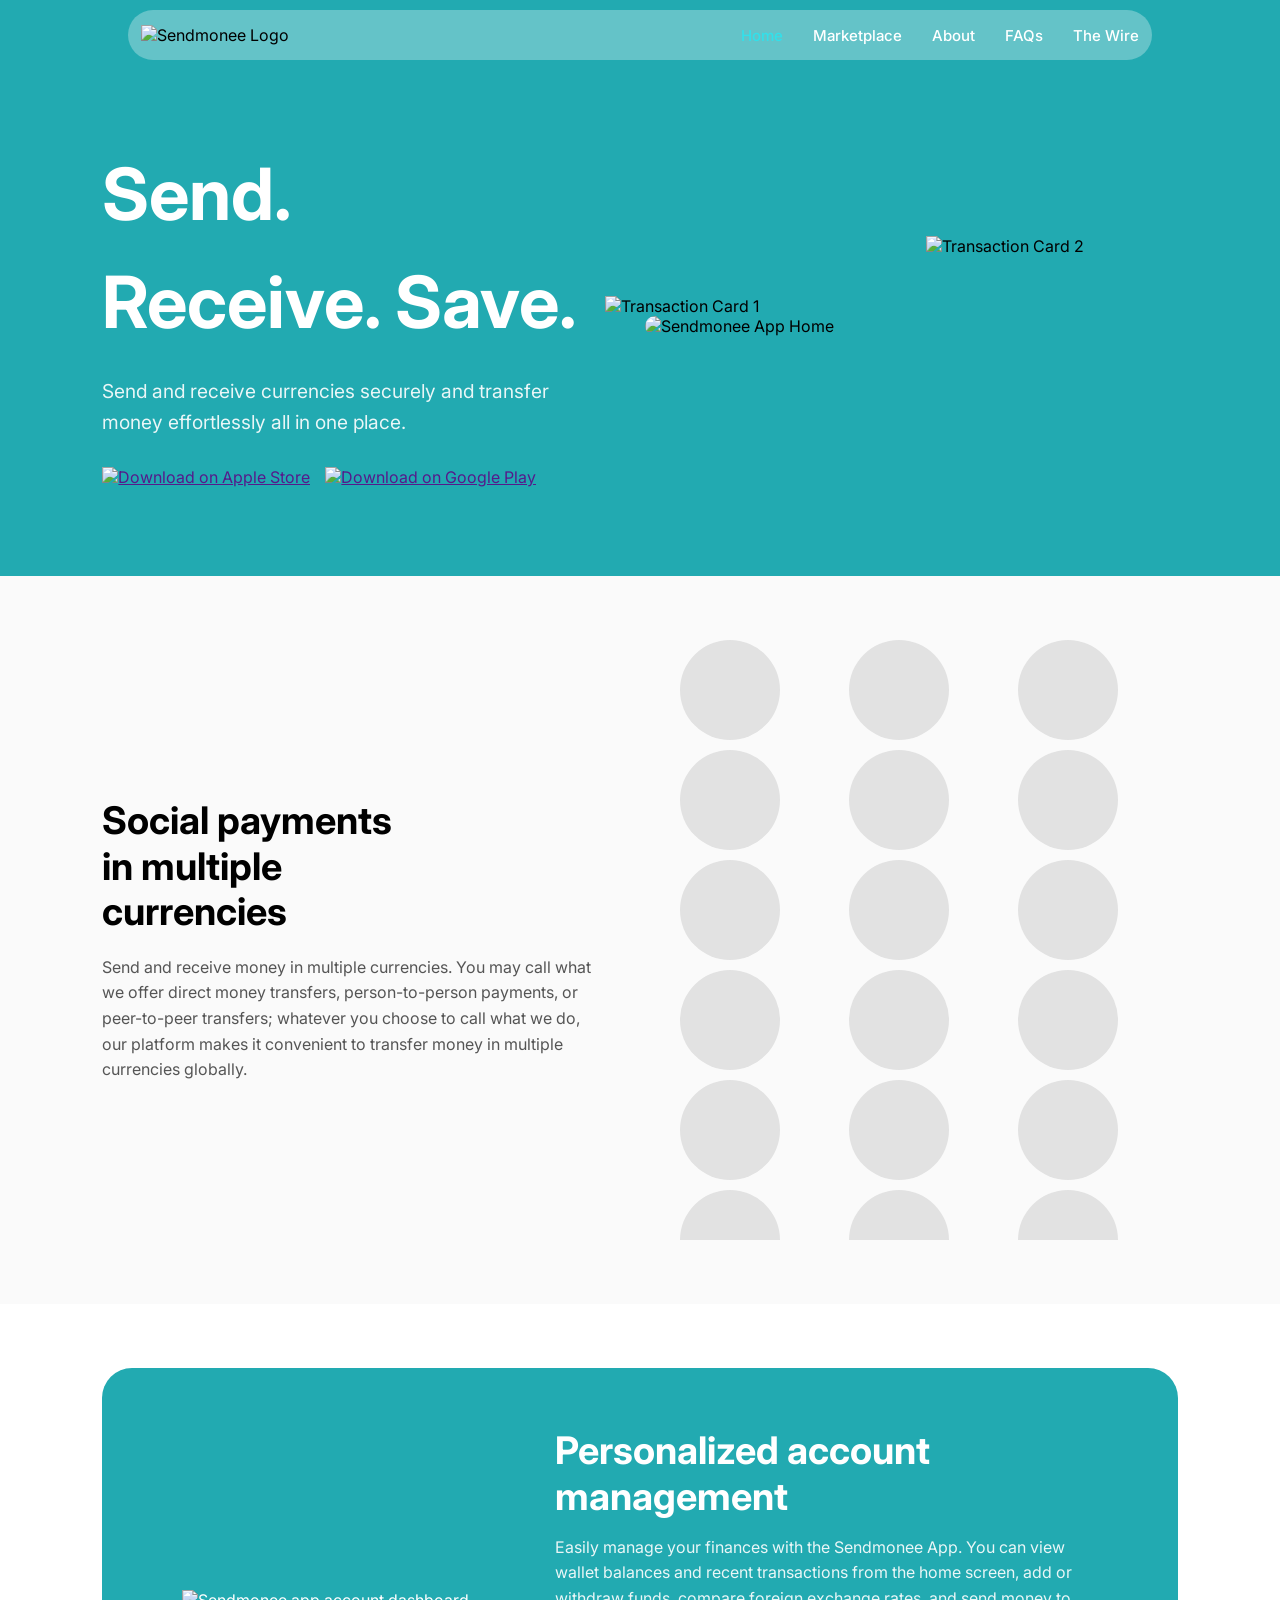
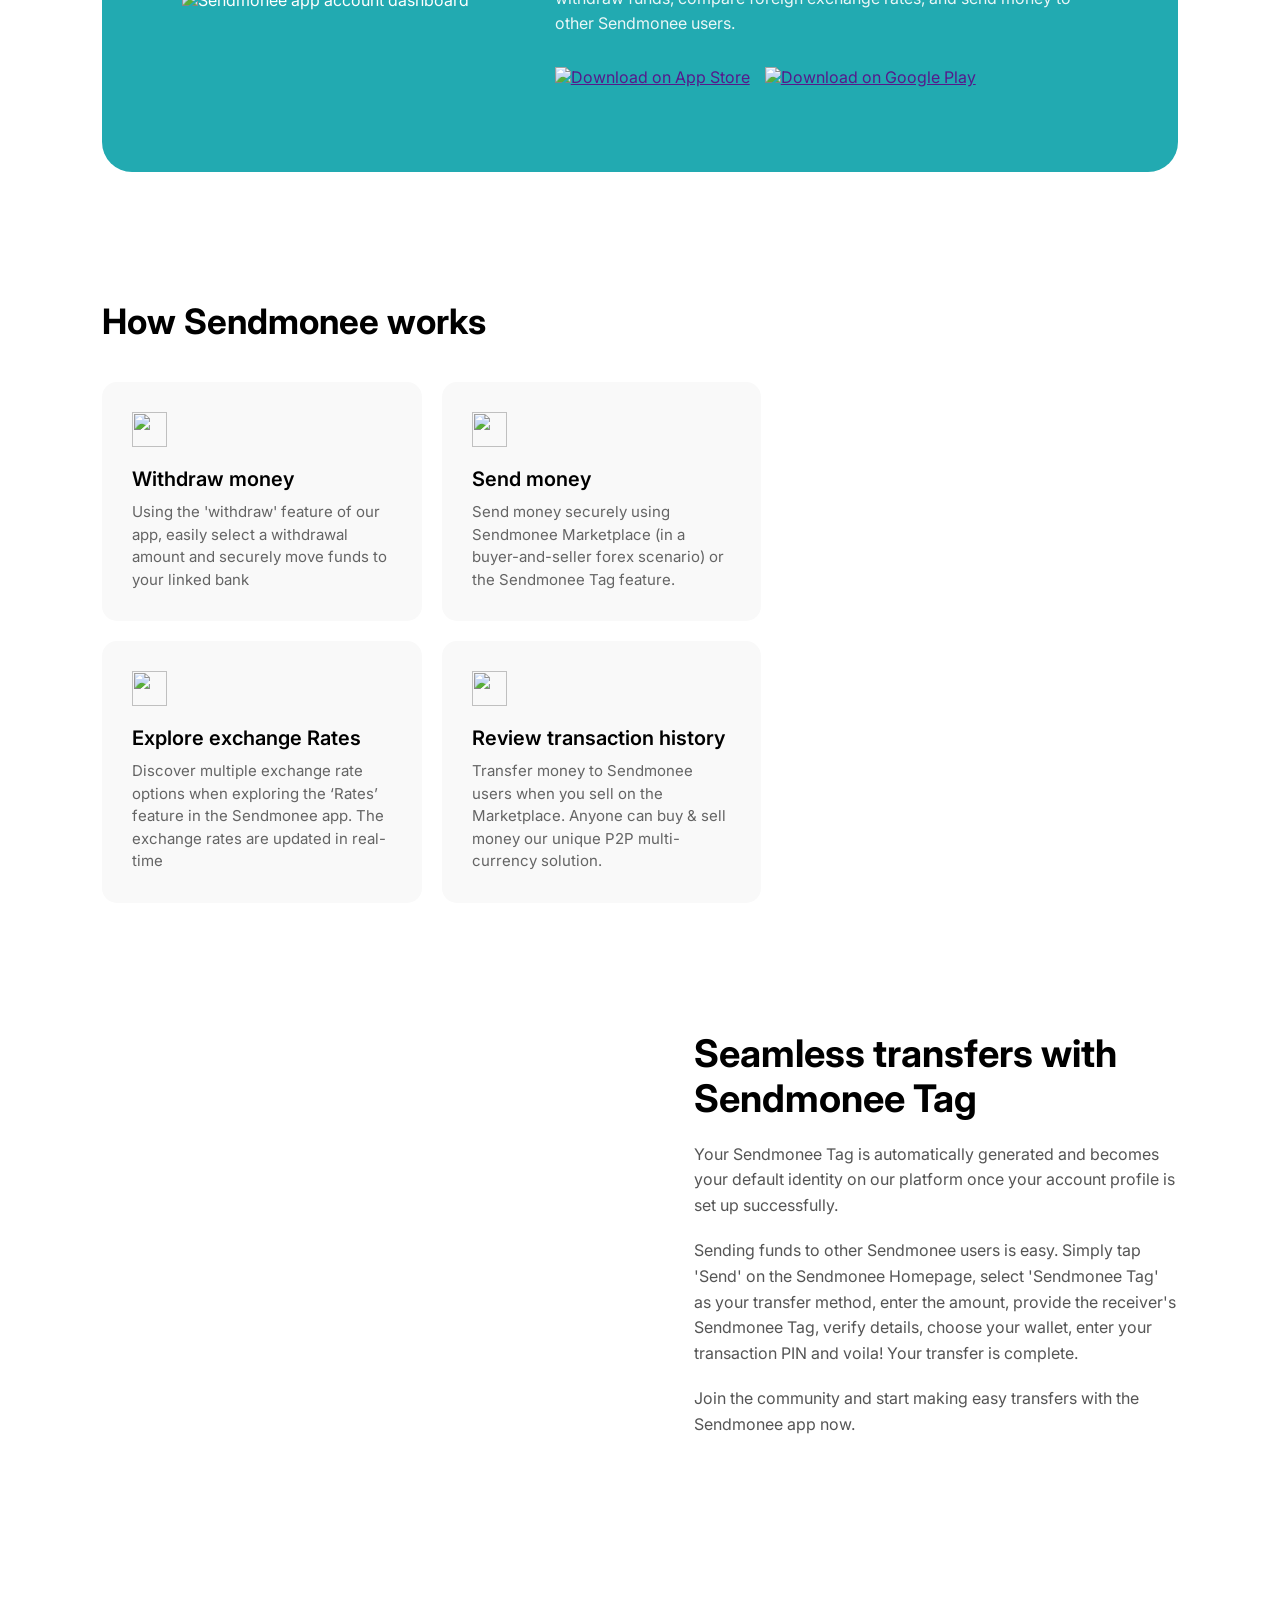
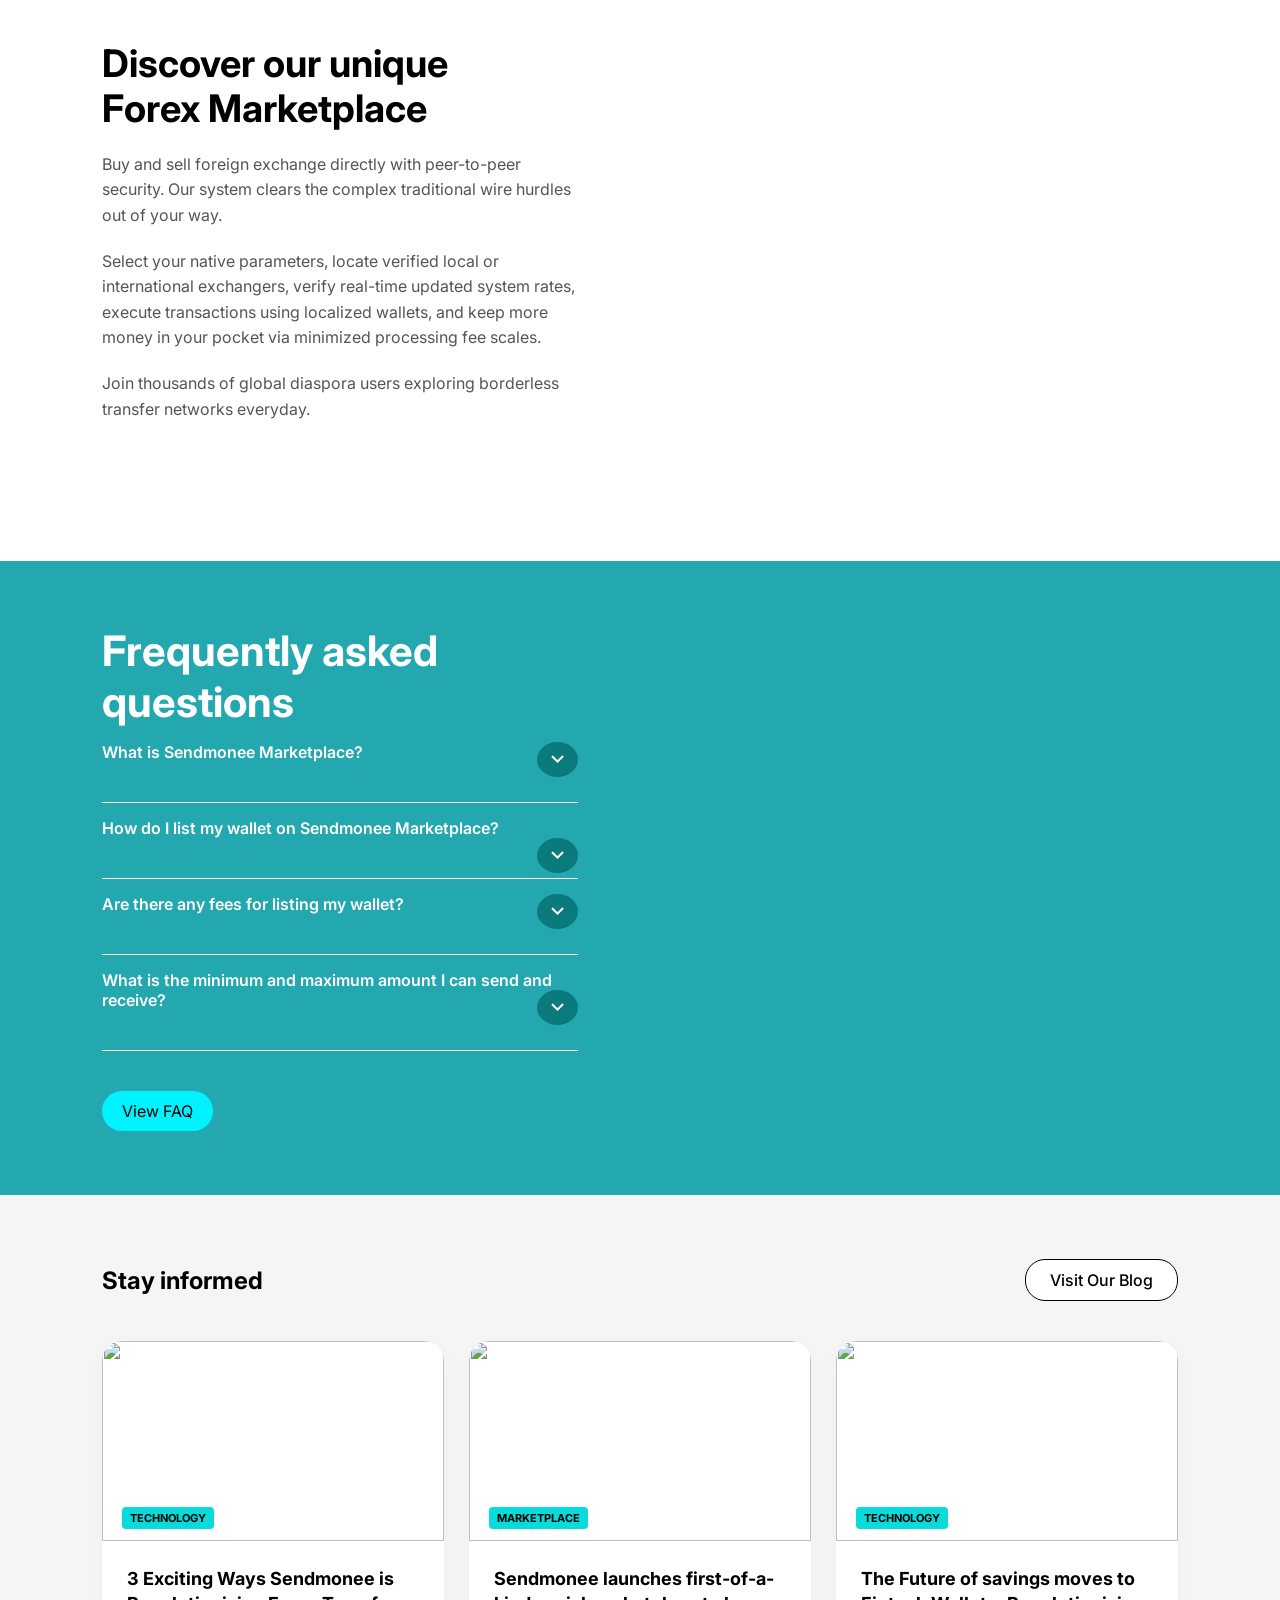
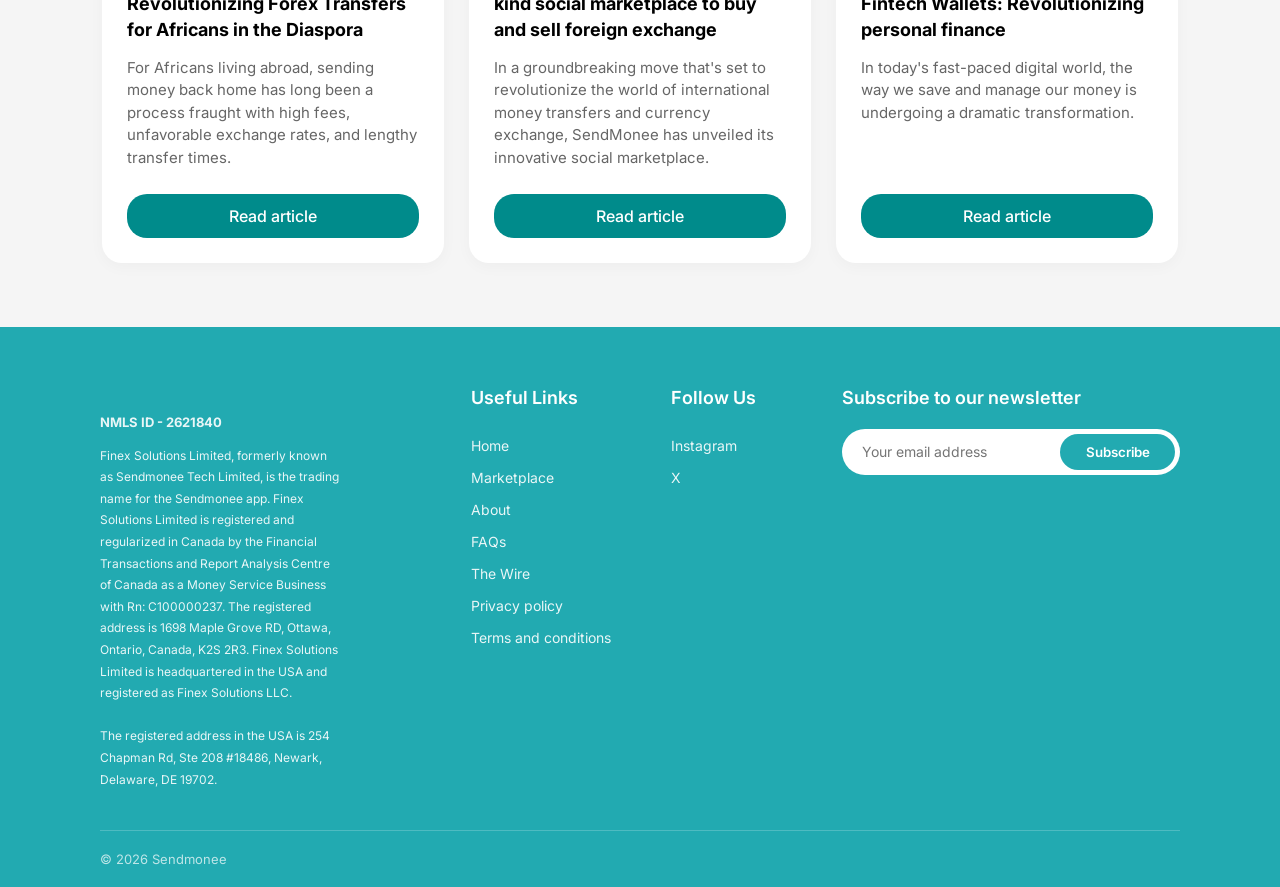
==== index.html @ 5e51dbc4 "Add files via upload" ====
<!DOCTYPE html>
<html lang="en">
<head>
    <meta charset="UTF-8">
    <meta name="viewport" content="width=device-width, initial-scale=1.0">
    <link rel="stylesheet" href="flag-icons-main/css/flag-icons.css">
    <link rel="stylesheet" href="style.css">
    <link rel="stylesheet" href="mobile.css">
    <link rel="preconnect" href="https://fonts.googleapis.com">
    <link rel="preconnect" href="https://fonts.gstatic.com" crossorigin>
    <link href="https://fonts.googleapis.com/css2?family=DM+Mono:ital,wght@0,300;0,400;0,500;1,300;1,400;1,500&family=Inter:ital,opsz,wght@0,14..32,100..900;1,14..32,100..900&family=Syne:wght@400..800&display=swap" rel="stylesheet">
    <link rel="stylesheet" href="https://fonts.googleapis.com/css2?family=Material+Symbols+Outlined:opsz,wght,FILL,GRAD@24,400,0,0&icon_names=keyboard_arrow_down" />

</head>
<body>


    <nav>
        <img src="images/Sendmonee Logo.webp" alt="Sendmonee Logo">
        <input type="checkbox" id="menu-toggle">
        <label for="menu-toggle" class="menu-icon">&#9776;</label>
        <div class="nav-right">
            <a href="index.html" class="nav-active">Home</a>
            <a href="marketplace.html">Marketplace</a>
            <a href="about.html">About</a>
            <a href="faq.html">FAQs</a>
            <a href="wire.html">The Wire</a>
        </div>
    </nav>

    <section class="hero">
        <div class="hero-left">
            <h1>Send. <br>Receive. Save.</h1>
            <p>Send and receive currencies securely and transfer money effortlessly all in one place.</p>
            <div class="app-download-links">
                <a href=""><img src="images/apple_Store.avif" alt="Download on Apple Store"></a>
                <a href=""><img src="images/Google Play.avif" alt="Download on Google Play"></a>
            </div>
        </div>

        <div class="hero-right">
            <img src="images/Home hero image.avif" alt="Sendmonee App Home" class="hero-img">
            <img src="images/Home-hero card 1.avif" alt="Transaction Card 1" class="hero-card1">
            <img src="images/Home-hero card 2.avif" alt="Transaction Card 2" class="hero-card2">
        </div>
    </section>

    <section class="hype">
        <div>
            <h3>Social payments <br>in multiple <br>currencies</h3>
            <p>Send and receive money in multiple currencies. You may call what we offer direct money transfers, person-to-person payments, or peer-to-peer transfers; whatever you choose to call what we do, our platform makes it convenient to transfer money in multiple currencies globally.</p>
        </div>
        <div class="flag-con">
            <div class="flag">
                <div><span class="fi fi-ng"></span></div>
                <div><span class="fi fi-us"></span></div>
                <div><span class="fi fi-gh"></span></div>
                <div><span class="fi fi-lb"></span></div>
                <div><span class="fi fi-tg"></span></div>
                <div><span class="fi fi-tk"></span></div>
                <div><span class="fi fi-cm"></span></div>
                <div><span class="fi fi-ca"></span></div>
                <div><span class="fi fi-cw"></span></div>
                <div><span class="fi fi-dk"></span></div>
                <div><span class="fi fi-fr"></span></div>
                <div><span class="fi fi-de"></span></div>
                <div><span class="fi fi-gg"></span></div>
                <div><span class="fi fi-hk"></span></div>
                <div><span class="fi fi-jm"></span></div>
            </div>
            <div class="flag flagi">
                <div><span class="fi fi-la"></span></div>
                <div><span class="fi fi-kg"></span></div>
                <div><span class="fi fi-ly"></span></div>
                <div><span class="fi fi-lb"></span></div>
                <div><span class="fi fi-mo"></span></div>
                <div><span class="fi fi-li"></span></div>
                <div><span class="fi fi-mw"></span></div>
                <div><span class="fi fi-mo"></span></div>
                <div><span class="fi fi-mr"></span></div>
                <div><span class="fi fi-mz"></span></div>
                <div><span class="fi fi-nz"></span></div>
                <div><span class="fi fi-un"></span></div>
                <div><span class="fi fi-pc"></span></div>
                <div><span class="fi fi-eu"></span></div>
                <div><span class="fi fi-ic"></span></div>
            </div>
            <div class="flag ">
                <div><span class="fi fi-vi"></span></div>
                <div><span class="fi fi-wf"></span></div>
                <div><span class="fi fi-vn"></span></div>
                <div><span class="fi fi-gb"></span></div>
                <div><span class="fi fi-uz"></span></div>
                <div><span class="fi fi-ug"></span></div>
                <div><span class="fi fi-tv"></span></div>
                <div><span class="fi fi-tm"></span></div>
                <div><span class="fi fi-tz"></span></div>
                <div><span class="fi fi-tl"></span></div>
                <div><span class="fi fi-sr"></span></div>
                <div><span class="fi fi-kr"></span></div>
                <div><span class="fi fi-sk"></span></div>
                <div><span class="fi fi-rs"></span></div>
                <div><span class="fi fi-sn"></span></div>
            </div>
        </div>
    </section>

    <section class="ejo">
        <div class="ejo-container">
            <img src="images/Phone Screen - 2.webp" alt="Sendmonee app account dashboard">
            <div class="ejo-content">
                <h3>Personalized account <br>management</h3>
                <p>Easily manage your finances with the Sendmonee App. You can view wallet balances and recent transactions from the home screen, add or withdraw funds, compare foreign exchange rates, and send money to other Sendmonee users.</p>
                <div class="app-download-links">
                    <a href=""><img src="images/apple_Store.avif" alt="Download on App Store"></a>
                    <a href=""><img src="images/Google Play.avif" alt="Download on Google Play"></a>
                </div>
            </div>
        </div>
    </section>

    <section class="how">
        <h2>How Sendmonee works</h2>
        <div class="how-grid">
            <div class="how-left">
                <div class="how-card">
                    <img src="images/Withdraw Money.webp" alt="">
                    <span>Withdraw money</span>
                    <p>Using the 'withdraw' feature of our app, easily select a withdrawal amount and securely move funds to your linked bank</p>
                </div>
                <div class="how-card">
                    <img src="images/Withdraw Money.webp" alt="">
                    <span>Send money</span>
                    <p>Send money securely using Sendmonee Marketplace (in a buyer-and-seller forex scenario) or the Sendmonee Tag feature.</p>
                </div>
                <div class="how-card">
                    <img src="images/Explore Exchange Rate.webp" alt="">
                    <span>Explore exchange Rates</span>
                    <p>Discover multiple exchange rate options when exploring the ‘Rates’ feature in the Sendmonee app. The exchange rates are updated in real-time</p>
                </div>
                <div class="how-card">
                    <img src="images/Review Transaction History.webp" alt="">
                    <span>Review transaction history</span>
                    <p>Transfer money to Sendmonee users when you sell on the Marketplace. Anyone can buy & sell money our unique P2P multi-currency solution.</p>
                </div>
            </div>
            <div class="how-right">
                <img src="images/How Sendmonee Works - 1.webp" alt="">
            </div>
        </div>
    </section>

    <section class="seam-ex">
        <div class="seam-media">
            <img src="images/Semless Transfer Image.avif" alt="" class="seam-main-img">
            <img src="images/Seamless card - 1.avif" alt="" class="seam-card1">
            <img src="images/Seamless card - 2.avif" alt="" class="seam-card2">
        </div>
        <div class="seam-ex-right">
            <h2>Seamless transfers with <br>Sendmonee Tag</h2>
            <p>Your Sendmonee Tag is automatically generated and becomes your default identity on our platform once your account profile is set up successfully.</p>
            <p>Sending funds to other Sendmonee users is easy. Simply tap 'Send' on the Sendmonee Homepage, select 'Sendmonee Tag' as your transfer method, enter the amount, provide the receiver's Sendmonee Tag, verify details, choose your wallet, enter your transaction PIN and voila! Your transfer is complete.</p>
            <p>Join the community and start making easy transfers with the Sendmonee app now.</p>
            <div class="app-download-links">
                <a href=""><img src="images/Apple Store - 2.avif" alt=""></a>
                <a href=""><img src="images/Google Play - 2.avif" alt=""></a>
            </div>
        </div>
    </section>

    <section class="seam-ex">
        <div class="seam-ex-right">
            <h2>Discover our unique <br>Forex Marketplace</h2>
            <p>Buy and sell foreign exchange directly with peer-to-peer security. Our system clears the complex traditional wire hurdles out of your way.</p>
            <p>Select your native parameters, locate verified local or international exchangers, verify real-time updated system rates, execute transactions using localized wallets, and keep more money in your pocket via minimized processing fee scales.</p>
            <p>Join thousands of global diaspora users exploring borderless transfer networks everyday.</p>
            <div class="app-download-links">
                <a href=""><img src="images/Apple Store - 2.avif" alt=""></a>
                <a href=""><img src="images/Google Play - 2.avif" alt=""></a>
            </div>
        </div>
        <div class="seam-media target">
            <img src="images/Market Image.avif" alt="" class="seam-main-img">
            <img src="images/Marketplace card 1.avif" alt="" class="seam-card1">
            <img src="images/Marketplace card 2.avif" alt="" class="seam-card2">
        </div>
    </section>

    <section class="faq">
        <div class="faq-left">
            <h2>Frequently asked questions</h2>
            <div>
                <div>
                    <span>What is Sendmonee Marketplace?</span>
                    <button class="material-symbols-outlined">keyboard_arrow_down</button>
                    <p>Sendmonee Marketplace is a person to person platform for direct buying and selling of foreign currency, eliminating intermediaries for better rates and increased control over international transactions.</p>
                </div>
                <div>
                    <span>How do I list my wallet on Sendmonee Marketplace?</span>
                    <button class="material-symbols-outlined">keyboard_arrow_down</button>
                    <p>To list your wallet; On the Home Screen, select the "List Wallet" button, select the currency, set the minimum and maximum amounts that can be bought, choose the currency you want to receive, and enter your exchange rate.</p>
                </div>
                <div>
                    <span>Are there any fees for listing my wallet?</span>
                    <button class="material-symbols-outlined">keyboard_arrow_down</button>
                    <p>No, there are zero listing fees on Sendmonee Marketplace. You can maximize your profits without any upfront costs.</p>
                </div>
                <div>
                    <span>What is the minimum and maximum amount I can send and receive?</span>
                    <button class="material-symbols-outlined">keyboard_arrow_down</button>
                    <p>There’s no minimum limit for transfers—you can send or receive any amount. The maximum transfer limit depends on your account’s currency and can be viewed under Account limits in the Account & Security section of your profile tab.</p>
                </div>
            </div>
            <button>View FAQ</button>
        </div>
        <iframe width="500" height="500" src="https://www.youtube.com/embed/2Ay0IJLHsMU?si=LQnMBFZ1ESsxf5Bk" title="YouTube video player" frameborder="0" allow="accelerometer; encrypted-media; gyroscope; picture-in-picture; " referrerpolicy="strict-origin-when-cross-origin"></iframe>
    </section>

    <section class="info">
        <div class="info-header">
            <h2>Stay informed</h2>
            <a href="" class="blog-btn">Visit Our Blog</a>
        </div>
        <div class="container">
            <article class="blog-card">
                <div class="card-thumb">
                    <img src="images/Exciting Ways SendMonee is Revolutionizing Forex.webp" alt="">
                    <span>TECHNOLOGY</span>
                </div>
                <div class="card-body">
                    <h3>3 Exciting Ways Sendmonee is Revolutionizing Forex Transfers for Africans in the Diaspora</h3>
                    <p>For Africans living abroad, sending money back home has long been a process fraught with high fees, unfavorable exchange rates, and lengthy transfer times.</p>
                    <a href="" class="read-btn">Read article</a>
                </div>
            </article>
            <article class="blog-card">
                <div class="card-thumb">
                    <img src="images/Sendmonee Launches First-of-A-Kind Social Marketplace.webp" alt="">
                    <span>MARKETPLACE</span>
                </div>
                <div class="card-body">
                    <h3>Sendmonee launches first-of-a-kind social marketplace to buy and sell foreign exchange</h3>
                    <p>In a groundbreaking move that's set to revolutionize the world of international money transfers and currency exchange, SendMonee has unveiled its innovative social marketplace.</p>
                    <a href="" class="read-btn">Read article</a>
                </div>
            </article>
            <article class="blog-card">
                <div class="card-thumb">
                    <img src="images/The Future of Savings Moves to Fintech Wallets.webp" alt="">
                    <span>TECHNOLOGY</span>
                </div>
                <div class="card-body">
                    <h3>The Future of savings moves to Fintech Wallets: Revolutionizing personal finance</h3>
                    <p>In today's fast-paced digital world, the way we save and manage our money is undergoing a dramatic transformation.</p>
                    <a href="" class="read-btn">Read article</a>
                </div>
            </article>
        </div>
    </section>

    <footer>
        <div class="fo-top">
            <div class="footer-brand">
                <img src="images/Sendmonee Logo.webp" alt="">
                <p><strong>NMLS ID - 2621840</strong>Finex Solutions Limited, formerly known as Sendmonee Tech Limited, is the trading name for the Sendmonee app. Finex Solutions Limited is registered and regularized in Canada by the Financial Transactions and Report Analysis Centre of Canada as a Money Service Business with Rn: C100000237. The registered address is 1698 Maple Grove RD, Ottawa, Ontario, Canada, K2S 2R3. Finex Solutions Limited is headquartered in the USA and registered as Finex Solutions LLC. <br><br>The registered address in the USA is 254 Chapman Rd, Ste 208 #18486, Newark, Delaware, DE 19702.</p>
            </div>
            <div class="link-hold">
                <div>
                    <h3>Useful Links</h3>
                    <ul>
                        <li><a href="index.html">Home</a></li>
                        <li><a href="marketplace.html">Marketplace</a></li>
                        <li><a href="about.html">About</a></li>
                        <li><a href="faq.html">FAQs</a></li>
                        <li><a href="wire.html">The Wire</a></li>
                        <li><a href="policy.html">Privacy policy</a></li>
                        <li><a href="terms.html">Terms and conditions</a></li>
                    </ul>
                </div>
                <div>
                    <h3>Follow Us</h3>
                    <ul>
                        <li><a href="">Instagram</a></li>
                        <li><a href="">X</a></li>
                    </ul> 
                </div>
            </div>
            <div class="footer-newsletter">
                <h3>Subscribe to our newsletter</h3>
                <div class="sub-news">
                    <input type="email" placeholder="Your email address">
                    <button type="submit">Subscribe</button>
                </div>
            </div>
        </div>
        <hr>
        <p class="copyright">© 2026 Sendmonee</p>
    </footer>
</body>
</html>
---- style.css ----
* {
    box-sizing: border-box;
    font-family: 'Inter', sans-serif;
    margin: 0;
    padding: 0;
}

section {
    padding: 5% 8%; 
}

body{
    position: relative;
}

nav {
    display: flex;
    padding: 15px 1%;
    justify-content: space-between;
    align-items: center;
    position: absolute;
    background-color: #64c3c8;
    width: 80%;
    top: 10px;
    right: 10%;
    left: 10%;
    z-index: 100;
    border-radius: 40px;
}


.menu-icon {
    display: none;
    font-size: 24px;
    cursor: pointer;
    color: black;
    background-color: white;
}

#menu-toggle{
    display: none;
}

nav img {
    width: 150px;
}

.nav-right {
    display: flex;
    gap: 30px;
    align-items: center;
}

.nav-right > a {
    text-decoration: none;
    color: white;
    font-size: 15px;
    font-weight: 500;
}



.nav-active {
    color: rgb(49, 225, 235) !important;
}

.hero {
    display: flex;
    align-items: center;
    padding-top: 140px;
    gap: 60px;
    background-color: rgba(34, 170, 177, 1);
}

.hero-left {
    flex: 1 1 50%;
    color: white;
}

h1 {
    font-size: 4.5em;
    line-height: 1.5em;
    margin-bottom: 20px;
    font-family: 'Inter', sans-serif;
}

.hero-left p {
    font-size: 1.2em;
    line-height: 1.6;
    margin-bottom: 30px;
    opacity: 0.9;
}

.app-download-links {
    display: flex;
    gap: 15px;
}

.app-download-links img {
    height: 45px;
    width: auto;
    display: block;
}

.hero-right {
    flex: 1 1 50%;
    position: relative;
    margin-right: 50px;
}

.hero-img {
    width: 100%;
    border-radius: 20px;
    /* height: 600px; */
    object-fit: cover;
}

.hero-card1 {
    position: absolute;
    z-index: 20;
    width: 35%;
    bottom: 20px;
    left: -40px;
    animation-name: hero-1;
    animation-duration: 2s;
    animation-timing-function: ease-in-out;
    animation-iteration-count: infinite;
    animation-direction: alternate;
}
.hero-card2 {
    position: absolute;
    z-index: 20;
    width: 50%;
    bottom: 80px;
    right: -40px;
    animation: hero-2 2s infinite alternate-reverse ease-in-out;
}

@keyframes hero-1 {
    from { bottom: 20px; }
    to { bottom: 80px; }
}

@keyframes hero-2 {
    from { bottom: 80px; }
    to { bottom: 160px; }
}

.hype {
    display: flex;
    align-items: center;
    background-color: rgb(250, 250, 250);
    gap: 80px;
}

.hype div {
    flex: 1 1;
}

h3 {
    font-size: 38px;
    line-height: 1.2;
    margin-bottom: 20px;
}

.hype p {
    font-size: 16px;
    line-height: 1.6;
    color: #555;
}

.hype img {
    flex: 1 1;
    height: 500px;
    object-fit: cover;
    border-radius: 20px;
}

.flag-con{
    display: flex;
    gap: 10px;
    height: 600px;
    overflow:hidden;
}

.flag::-webkit-scrollbar{
    display: none;
}

.flag{
    gap: 10px;
    display: flex;
    flex-direction: column;
    animation: scroll 20s linear infinite alternate;
    /* overflow-y: auto; */
}

.flagi{
    animation: scroll 20s linear infinite alternate-reverse;
}

.flag div{
    display: flex;
    flex-direction: column;
    padding: 10px;
    background-color: #e2e2e2;
    width: fit-content;
    border-radius: 50px;
}

.flag div span{
    width: 80px;
    height: 80px;
    /* padding: 50px; */
    background-color: transparent;
    border-radius: 50%;
    display: flex;
    justify-content: center; /* Centers horizontally */
    align-items: center;
    position: relative;
}

@keyframes scroll{
    from{transform: translateY(0);}
    to{transform: translateY(-100%);}
}

.ejo {
    background-color: white;
}

.ejo-container {
    background-color: rgba(34, 170, 177, 1);
    display: flex;
    align-items: center;
    border-radius: 30px;
    padding: 60px 80px 0 80px;
    color: white;
    gap: 80px;
    overflow: hidden;
}

.ejo-container > img {
    width: 35%;
    display: block;
}

.ejo-content {
    width: 65%;
    padding-bottom: 60px;
}

.ejo-content h3 {
    margin-bottom: 15px;
}

.ejo-content p {
    font-size: 16px;
    line-height: 1.6;
    margin-bottom: 30px;
    opacity: 0.9;
}

.how h2 {
    font-size: 35px;
    margin-bottom: 40px;
}

.how-grid {
    display: flex;
    justify-content: space-between;
    gap: 40px;
}

.how-left {
    display: flex;
    flex-wrap: wrap;
    flex: 1 1;
    gap: 20px;
}

.how-card {
    flex: 1 1 calc(50% - 10px);
    background-color: #f9f9f9;
    border-radius: 15px;
    padding: 30px;
    display: flex;
    flex-direction: column;
    color: black;
    transition: all 0.5s;
}

.how-card:hover {
    background-color: rgb(60, 198, 206);
    color: white;
}

.how-card img {
    width: 35px;
    height: 35px;
    margin-bottom: 20px;
}

.how-card span {
    font-size: 20px;
    font-weight: 600;
    margin-bottom: 10px;
}

.how-card p {
    font-size: 15px;
    line-height: 1.5;
    color: rgba(0, 0, 0, 0.6);
}

.how-card.active p {
    color: rgba(255, 255, 255, 0.9);
}

.how-right {
    width: 35%;
}

.how-right img {
    width: 100%;
    height: auto;
    border-radius: 20px;
}


.seam-ex {
    display: flex;
    align-items: center;
    justify-content: space-between;
    gap: 60px;
}

.seam-media {
    position: relative;
    width: 35%;
}

.seam-main-img {
    width: 100%;
    border-radius: 20px;
}

.seam-media .seam-card1, 
.seam-media .seam-card2 {
    position: absolute;
    z-index: 10;
}

.seam-media .seam-card1 {
    width: 180px;
    bottom: 10px;
    left: -30px;
    animation: hero-1 2s infinite alternate ease-in-out;
}

.seam-media .seam-card2 {
    width: 200px;
    bottom: 40px;
    right: -30px;
    animation: card2 2s infinite alternate-reverse ease-in-out;
}

@keyframes card2{
    from{bottom: 120px;}
    to{bottom: 180px;}
}
.seam-ex-right {
    width: 45%;
}

.seam-ex-right h2 {
    font-size: 38px;
    line-height: 1.2;
    margin-bottom: 20px;
}

.seam-ex-right p {
    font-size: 16px;
    color: #555;
    line-height: 1.6;
    margin-bottom: 20px;
}

.seam-ex-right .app-download-links {
    margin-top: 30px;
}


.info {
    background-color: rgb(245, 245, 245);
}

.info-header {
    display: flex;
    justify-content: space-between;
    align-items: center;
    margin-bottom: 40px;
}

.blog-btn {
    text-decoration: none;
    color: black;
    padding: 10px 24px;
    border: 1px solid black;
    background-color: white;
    border-radius: 20px;
    font-weight: 500;
    transition: background-color 0.3s;
}

.blog-btn:hover {
    background-color: #eaeaea;
}

.container {
    display: flex;
    gap: 25px;
}

.blog-card {
    flex: 1;
    border-radius: 20px;
    overflow: hidden;
    background-color: white;
    display: flex;
    flex-direction: column;
    box-shadow: 0 4px 15px rgba(0,0,0,0.03);
}

.card-thumb {
    overflow: hidden;
    height: 200px;
    position: relative;
}

.card-thumb img {
    width: 100%;
    height: 100%;
    object-fit: cover;
    display: block;
    transition: transform 0.5s ease;
}

.card-thumb span {
    position: absolute;
    bottom: 12px;
    left: 20px;
    font-size: 11px;
    font-weight: bold;
    color: black;
    background-color: rgb(9, 218, 218);
    padding: 4px 8px;
    border-radius: 4px;
}

.card-body {
    padding: 25px;
    display: flex;
    flex-direction: column;
    flex-grow: 1;
}

.card-body h3 {
    font-size: 18px;
    line-height: 1.4;
    margin-bottom: 15px;
    transition: color 0.3s;
}

.blog-card p {
    font-size: 15px;
    color: #666;
    line-height: 1.5;
    margin-bottom: 25px;
}

.read-btn {
    margin-top: auto; 
    width: 100%;
    padding: 12px;
    text-decoration: none;
    color: white;
    background-color: darkcyan;
    display: block;
    text-align: center;
    border-radius: 20px;
    font-weight: 500;
    transition: background-color 0.3s;
}

.blog-card:hover h3 {
    color: darkcyan;
}

.blog-card:hover img {
    transform: scale(1.15);
}

.read-btn:hover {
    background-color: #006666;
}

.faq{
    display: flex;
    color: white;
    background-color: #24a8af;
    gap: 100px;
}

.faq-left h2{
    font-size: 42px;
}

.faq-left > div > div{
    border-bottom: 1px solid white;
    padding: 15px 0 40px;
}

.faq-left div div span{
    font-size: 16px;
    font-weight: 600;
    margin-right: 40px;
}

.faq-left div div p{
    color: rgb(255, 255, 255);
    margin-top: 40px;
    display: none;
}

.faq-left div div:focus-within p{
    display: block;
}

.faq-left > div >div button{
    float: right;
    /* margin-left: auto; */
    padding: 5px 8px;
    border-radius: 50%;
    border: none;
    font-size: 10px;
    background-color: #006666b0;
    color: white;
    font-size: 25px;
}

.faq-right{
    flex: 1 0;
}

.faq-left > button{
    margin-top: 40px;
    padding: 10px 20px;
    border-radius: 30px;
    border: none;
    font-size: 16px;
    background-color: #00f2ff;
}

iframe{
    border-radius: 20px;
}

.faq-left{
    flex: 1 0;
}

footer {
    background-color: rgba(34, 170, 177, 1);
    padding: 60px 100px 20px;
    color: white;
}

.fo-top {
    display: flex;
    justify-content: space-between;
    gap: 40px;
    margin-bottom: 40px;
}

.footer-brand {
    flex: 1 2 30%;
}

.footer-brand img {
    width: 80%;
    margin-bottom: 20px;

}

.footer-brand p {
    font-size: 12px;
    line-height: 1.8;
    opacity: 0.9;
    margin-right: 90px;
}

.footer-brand strong {
    display: block;
    margin-bottom: 10px;
    font-size: 13px;
}

.link-hold {
    display: flex;
    gap: 60px;
    flex: 1 2 30%;
}

.fo-top h3 {
    font-size: 18px;
    font-weight: 600;
    margin-bottom: 20px;
}

.link-hold ul {
    list-style: none;
}

.link-hold ul li {
    padding: 6px 0;
}

.link-hold a {
    text-decoration: none;
    color: white;
    font-size: 14px;
    opacity: 0.9;
    transition: opacity 0.2s;
}

.link-hold a:hover {
    opacity: 1;
}

.footer-newsletter {
    flex: 2 0 30%;
}

.sub-news {
    background-color: white;
    display: flex;
    padding: 5px;
    border-radius: 30px;
    width: 100%;
}

.sub-news input {
    outline: none;
    border: none;
    width: 65%;
    background-color: transparent;
    padding: 8px 15px;
    font-size: 14px;
    border-radius: 20px;
}

.sub-news button {
    background-color: rgba(34, 170, 177, 1);
    border: none;
    border-radius: 30px;
    padding: 10px 15px;
    color: white;
    font-weight: 600;
    cursor: pointer;
    width: 35%;
    transition: background-color 0.2s;
}

.sub-news button:hover {
    background-color: #1a858b;
}

hr {
    border: 0;
    height: 1px;
    background: rgba(255, 255, 255, 0.2);
}

.copyright {
    font-size: 13px;
    opacity: 0.7;
    padding-top: 20px;
}
---- mobile.css ----
@media (max-width: 780px) {

    section {
        padding: 60px 24px;
    }

    nav {
        width: 92%;
        left: 4%;
        top: 10px;
        padding: 12px 20px;
        box-shadow: none;
        background-color: rgba(255, 255, 255, 0);
    }

    nav img {
        width: 150px;
    }

    .menu-icon {
        display: block; 
        color: #000000; 
        background-color: white;
        border-radius: 50%;
        margin: 0;
        padding: 5px 10px;
    }

    .nav-right {
        display: none;
        flex-direction: column;
        position: absolute;
        top: 80%;
        right: 5%;
        /* width: 100%; */
        background-color: white;
        padding: 24px;
        border-radius: 24px;
        box-shadow: 0 10px 25px rgba(0, 0, 0, 0.1);
        gap: 20px;
        align-items: flex-start;
    }

    .nav-right > a {
        color: #057685;
        font-size: 16px;
        width: 100%;
        padding: 8px 20px;
    }

    #menu-toggle:checked ~ .nav-right {
        display: flex;
    }

    .hero{
        flex-direction: column;
        align-items: center;
        justify-content: center;
        text-align: center;
    }


    .hero h1{
        font-size: 50px;
    }

    .app-download-links{
        justify-content: center;
    }

    .hero-img{
        margin: 0;
        padding: 0;
    }

    .hero-card1, .hero-card2{
        transform: scale(0.8);
    }

    .hero-right{
        width: 100%;
        margin: 0 auto;
    }

    .hype{
        flex-direction: column;
        text-align: center;
    }

    .flag{
        height: 500px;
    }

    .ejo-container {
        flex-direction: column-reverse;
        padding: 40px 24px 0 24px;
        gap: 40px;
        text-align: center;
    }

    .ejo-content, 
    .ejo-container > img {
        width: 100%;
    }

    .ejo-container > img {
        width: 75%;
        margin: 0 auto;
    }

    .how-grid{
        flex-direction: column;
        text-align: center;
        justify-content: center;
    }

    .how-left{
        flex-direction: column;
        
    }

    .how-card{
        align-items: center;
        width: 100%;
    }

    .how-right{
        display: none;
    }

     .seam-ex {
        flex-direction: column;
        gap: 40px;
        text-align: center;
    }

    .seam-media, 
    .seam-ex-right {
        width: 100%;
    }

    .seam-media {
        max-width: 400px;
        margin: 0 auto;
    }

    .seam-ex:nth-of-type(2) {
        flex-direction: column-reverse;
    }

    .seam-media .seam-card1 {
        width: 130px;
        left: -15px;
    }

    .seam-media .seam-card2 {
        width: 140px;
        right: -15px;
    }

    .faq {
        flex-direction: column;
        gap: 40px;
    }

    .faq-left h2 {
        font-size: 32px;
        text-align: center;
    }

    iframe {
        width: 100%;
        height: auto;
        aspect-ratio: 1 / 1;
    }

    .info-header {
        flex-direction: column;
        gap: 15px;
        text-align: center;
    }

    .container {
        flex-direction: column;
        gap: 30px;
    }

    footer {
        padding: 40px 24px 20px;
    }

    .fo-top {
        flex-direction: column;
        gap: 40px;
    }

    .footer-brand, 
    .link-hold, 
    .footer-newsletter {
        width: 100%;
    }

    .footer-brand p {
        margin-right: 0;
    }

    .link-hold {
        justify-content: space-between;
        gap: 20px;
    }

    
}
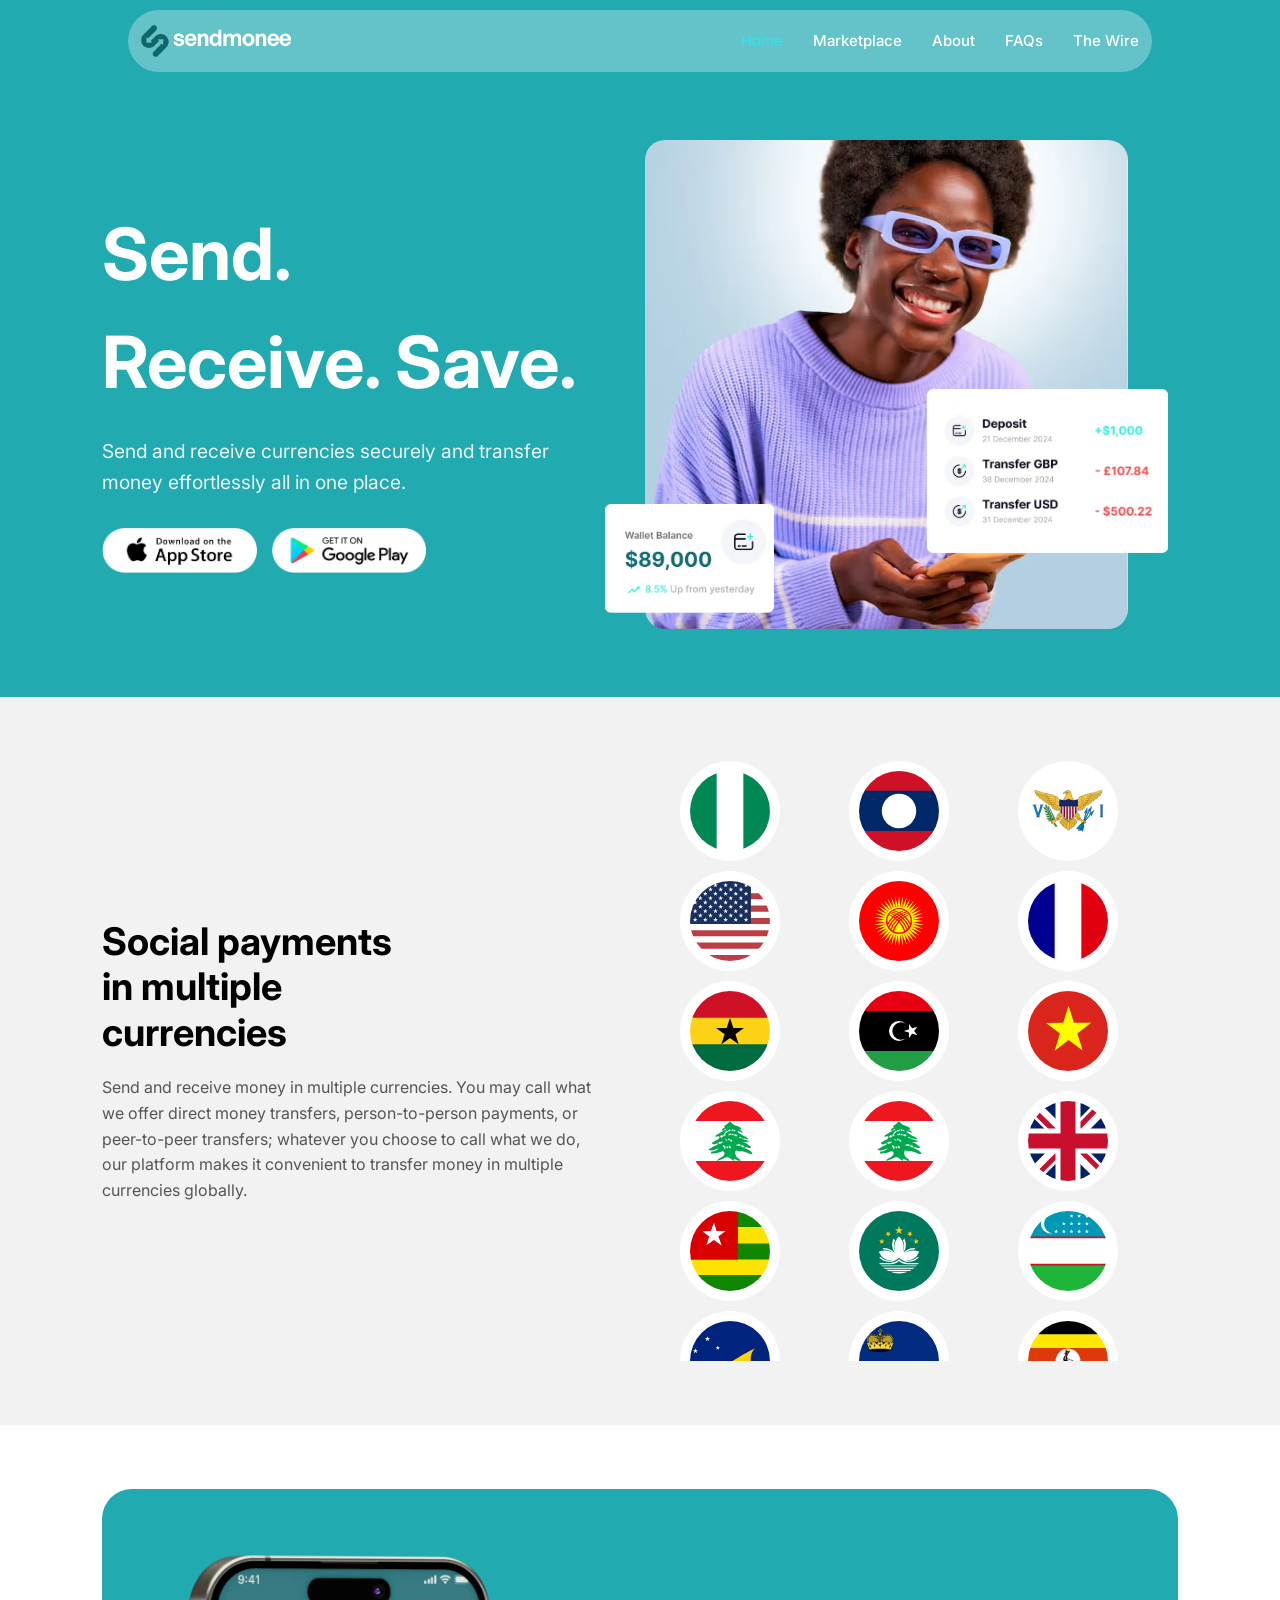
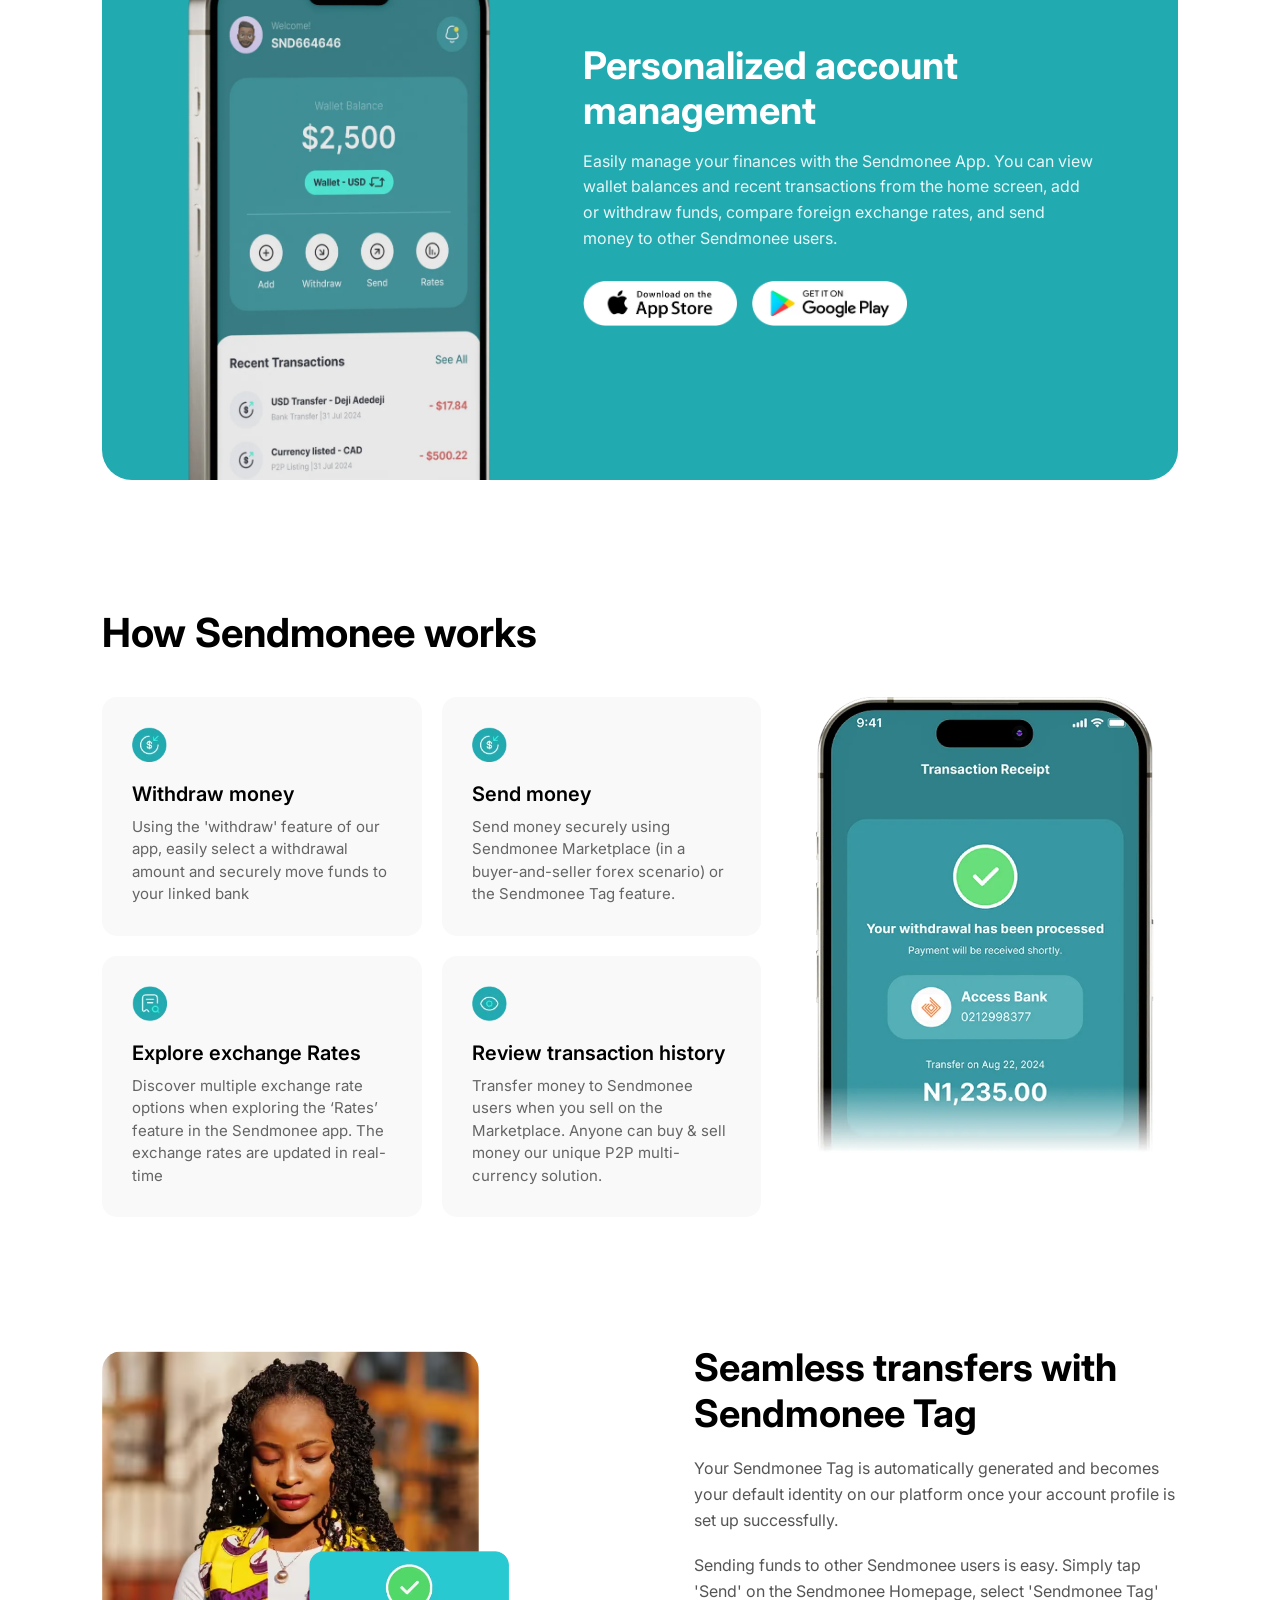
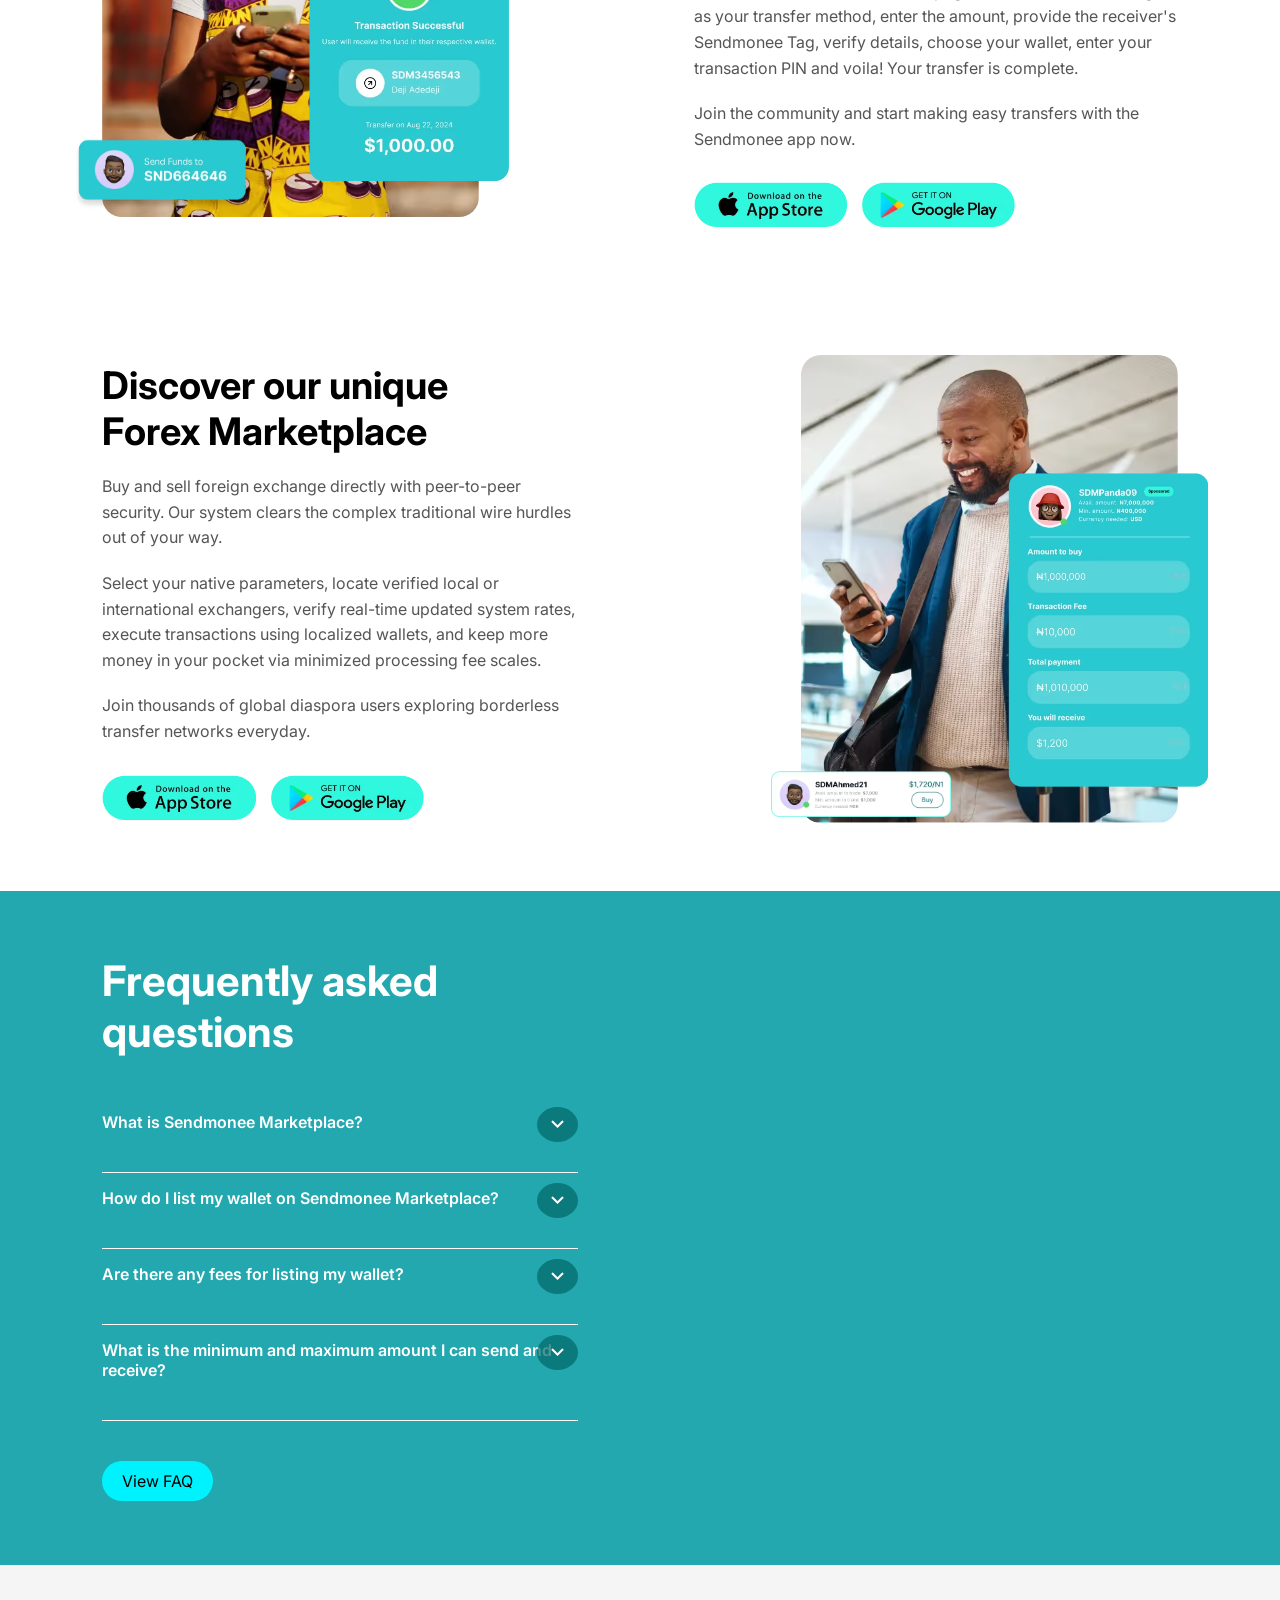
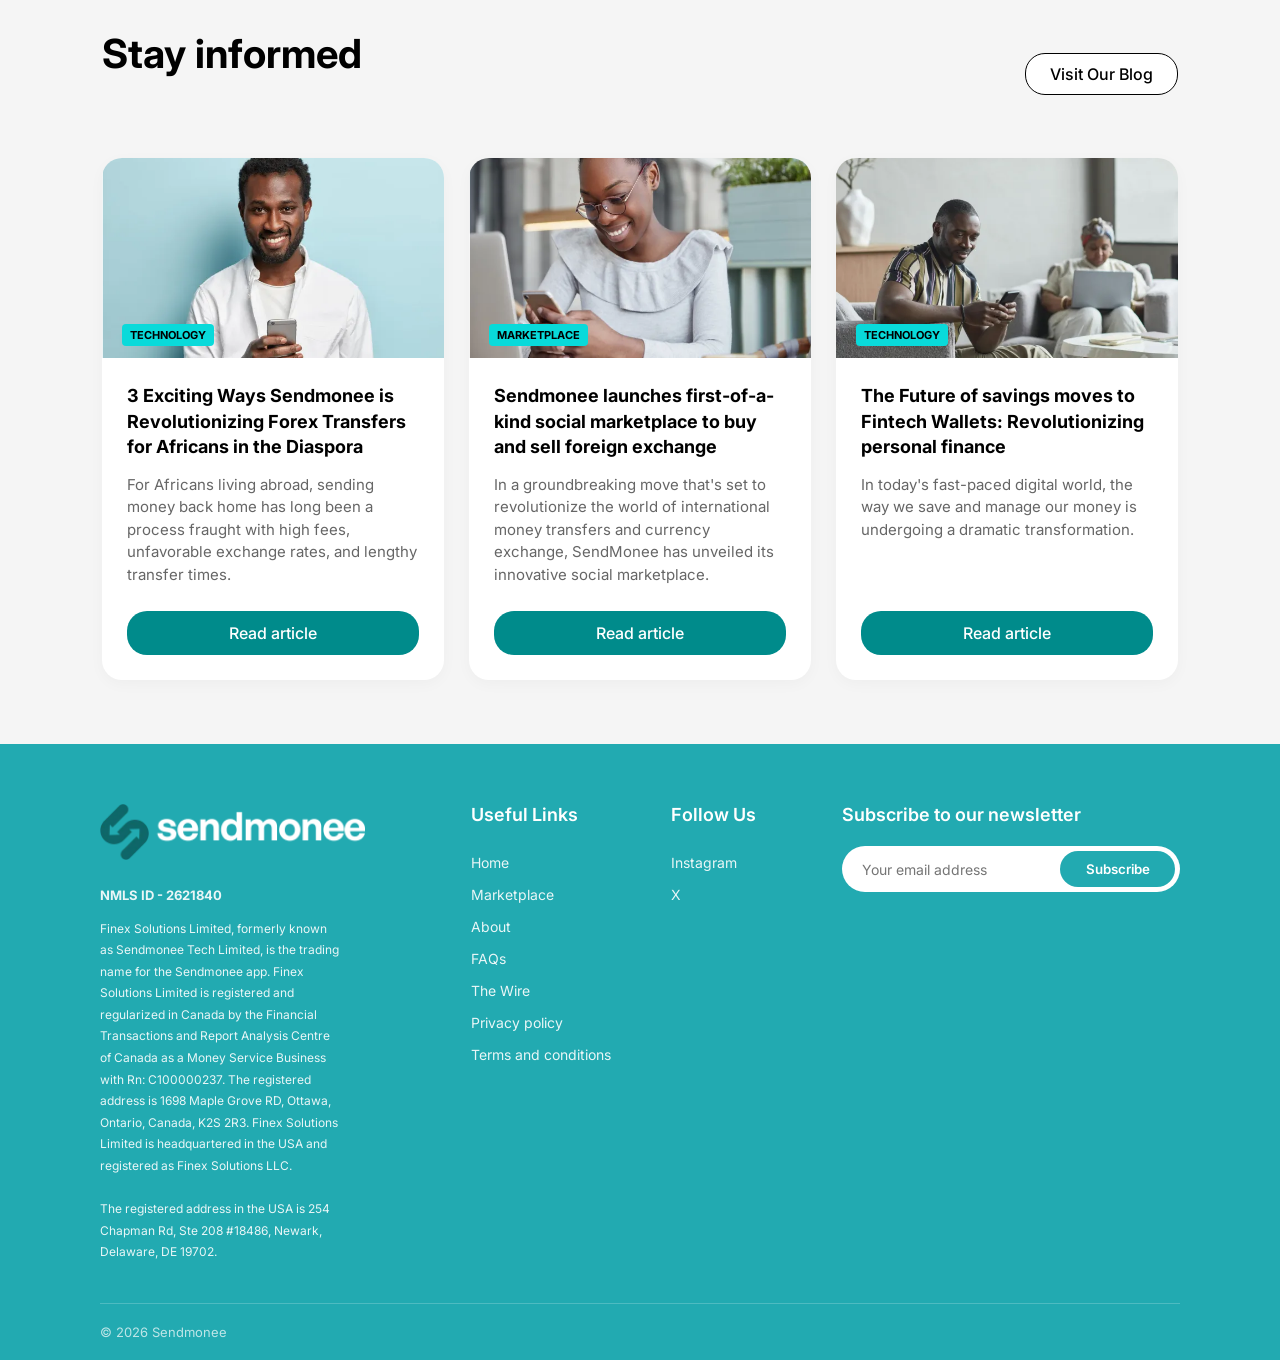
==== commit f17e1e9e: "Add files via upload" ====
--- a/index.html
+++ b/index.html
@@ -8,7 +8,6 @@
     <link rel="stylesheet" href="mobile.css">
     <link rel="preconnect" href="https://fonts.googleapis.com">
     <link rel="preconnect" href="https://fonts.gstatic.com" crossorigin>
-    <link href="https://fonts.googleapis.com/css2?family=DM+Mono:ital,wght@0,300;0,400;0,500;1,300;1,400;1,500&family=Inter:ital,opsz,wght@0,14..32,100..900;1,14..32,100..900&family=Syne:wght@400..800&display=swap" rel="stylesheet">
     <link rel="stylesheet" href="https://fonts.googleapis.com/css2?family=Material+Symbols+Outlined:opsz,wght,FILL,GRAD@24,400,0,0&icon_names=keyboard_arrow_down" />
 
 </head>
@@ -192,23 +191,27 @@
             <div>
                 <div>
                     <span>What is Sendmonee Marketplace?</span>
-                    <button class="material-symbols-outlined">keyboard_arrow_down</button>
-                    <p>Sendmonee Marketplace is a person to person platform for direct buying and selling of foreign currency, eliminating intermediaries for better rates and increased control over international transactions.</p>
+                    <input type="checkbox" name="drop" id="drop-toggle1" class="drop-toggle">
+                    <label for="drop-toggle1" class="material-symbols-outlined">keyboard_arrow_down</label>
+                    <p class="faq-info">Sendmonee Marketplace is a person to person platform for direct buying and selling of foreign currency, eliminating intermediaries for better rates and increased control over international transactions.</p>
                 </div>
                 <div>
                     <span>How do I list my wallet on Sendmonee Marketplace?</span>
-                    <button class="material-symbols-outlined">keyboard_arrow_down</button>
-                    <p>To list your wallet; On the Home Screen, select the "List Wallet" button, select the currency, set the minimum and maximum amounts that can be bought, choose the currency you want to receive, and enter your exchange rate.</p>
+                    <input type="checkbox" name="drop" id="drop-toggle2" class="drop-toggle">
+                    <label for="drop-toggle2" class="material-symbols-outlined">keyboard_arrow_down</label>
+                    <p class="faq-info">To list your wallet; On the Home Screen, select the "List Wallet" button, select the currency, set the minimum and maximum amounts that can be bought, choose the currency you want to receive, and enter your exchange rate.</p>
                 </div>
                 <div>
                     <span>Are there any fees for listing my wallet?</span>
-                    <button class="material-symbols-outlined">keyboard_arrow_down</button>
-                    <p>No, there are zero listing fees on Sendmonee Marketplace. You can maximize your profits without any upfront costs.</p>
+                    <input type="checkbox" name="drop" id="drop-toggle3" class="drop-toggle">
+                    <label for="drop-toggle3" class="material-symbols-outlined">keyboard_arrow_down</label>
+                    <p class="faq-info">No, there are zero listing fees on Sendmonee Marketplace. You can maximize your profits without any upfront costs.</p>
                 </div>
                 <div>
                     <span>What is the minimum and maximum amount I can send and receive?</span>
-                    <button class="material-symbols-outlined">keyboard_arrow_down</button>
-                    <p>There’s no minimum limit for transfers—you can send or receive any amount. The maximum transfer limit depends on your account’s currency and can be viewed under Account limits in the Account & Security section of your profile tab.</p>
+                    <input type="checkbox" id="drop-toggle4" class="drop-toggle">
+                    <label for="drop-toggle4" class="material-symbols-outlined">keyboard_arrow_down</label>
+                    <p class="faq-info">There’s no minimum limit for transfers—you can send or receive any amount. The maximum transfer limit depends on your account’s currency and can be viewed under Account limits in the Account & Security section of your profile tab.</p>
                 </div>
             </div>
             <button>View FAQ</button>
--- a/flag-icons-main/css/flag-icons.css
+++ b/flag-icons-main/css/flag-icons.css
@@ -0,0 +1,1915 @@
+.fib, .fi {
+  background-size: contain;
+  background-position: 50%;
+  background-repeat: no-repeat;
+}
+
+.fi {
+  position: relative;
+  display: inline-block;
+  width: 1.333333em;
+  line-height: 1em;
+}
+.fi:before {
+  content: " ";
+}
+.fi.fis {
+  width: 1em;
+}
+
+.fi-xx {
+  background-image: url(../flags/4x3/xx.svg);
+}
+.fi-xx.fis {
+  background-image: url(../flags/1x1/xx.svg);
+}
+
+.fi-ad {
+  background-image: url(../flags/4x3/ad.svg);
+}
+.fi-ad.fis {
+  background-image: url(../flags/1x1/ad.svg);
+}
+
+.fi-ae {
+  background-image: url(../flags/4x3/ae.svg);
+}
+.fi-ae.fis {
+  background-image: url(../flags/1x1/ae.svg);
+}
+
+.fi-af {
+  background-image: url(../flags/4x3/af.svg);
+}
+.fi-af.fis {
+  background-image: url(../flags/1x1/af.svg);
+}
+
+.fi-ag {
+  background-image: url(../flags/4x3/ag.svg);
+}
+.fi-ag.fis {
+  background-image: url(../flags/1x1/ag.svg);
+}
+
+.fi-ai {
+  background-image: url(../flags/4x3/ai.svg);
+}
+.fi-ai.fis {
+  background-image: url(../flags/1x1/ai.svg);
+}
+
+.fi-al {
+  background-image: url(../flags/4x3/al.svg);
+}
+.fi-al.fis {
+  background-image: url(../flags/1x1/al.svg);
+}
+
+.fi-am {
+  background-image: url(../flags/4x3/am.svg);
+}
+.fi-am.fis {
+  background-image: url(../flags/1x1/am.svg);
+}
+
+.fi-ao {
+  background-image: url(../flags/4x3/ao.svg);
+}
+.fi-ao.fis {
+  background-image: url(../flags/1x1/ao.svg);
+}
+
+.fi-aq {
+  background-image: url(../flags/4x3/aq.svg);
+}
+.fi-aq.fis {
+  background-image: url(../flags/1x1/aq.svg);
+}
+
+.fi-ar {
+  background-image: url(../flags/4x3/ar.svg);
+}
+.fi-ar.fis {
+  background-image: url(../flags/1x1/ar.svg);
+}
+
+.fi-as {
+  background-image: url(../flags/4x3/as.svg);
+}
+.fi-as.fis {
+  background-image: url(../flags/1x1/as.svg);
+}
+
+.fi-at {
+  background-image: url(../flags/4x3/at.svg);
+}
+.fi-at.fis {
+  background-image: url(../flags/1x1/at.svg);
+}
+
+.fi-au {
+  background-image: url(../flags/4x3/au.svg);
+}
+.fi-au.fis {
+  background-image: url(../flags/1x1/au.svg);
+}
+
+.fi-aw {
+  background-image: url(../flags/4x3/aw.svg);
+}
+.fi-aw.fis {
+  background-image: url(../flags/1x1/aw.svg);
+}
+
+.fi-ax {
+  background-image: url(../flags/4x3/ax.svg);
+}
+.fi-ax.fis {
+  background-image: url(../flags/1x1/ax.svg);
+}
+
+.fi-az {
+  background-image: url(../flags/4x3/az.svg);
+}
+.fi-az.fis {
+  background-image: url(../flags/1x1/az.svg);
+}
+
+.fi-ba {
+  background-image: url(../flags/4x3/ba.svg);
+}
+.fi-ba.fis {
+  background-image: url(../flags/1x1/ba.svg);
+}
+
+.fi-bb {
+  background-image: url(../flags/4x3/bb.svg);
+}
+.fi-bb.fis {
+  background-image: url(../flags/1x1/bb.svg);
+}
+
+.fi-bd {
+  background-image: url(../flags/4x3/bd.svg);
+}
+.fi-bd.fis {
+  background-image: url(../flags/1x1/bd.svg);
+}
+
+.fi-be {
+  background-image: url(../flags/4x3/be.svg);
+}
+.fi-be.fis {
+  background-image: url(../flags/1x1/be.svg);
+}
+
+.fi-bf {
+  background-image: url(../flags/4x3/bf.svg);
+}
+.fi-bf.fis {
+  background-image: url(../flags/1x1/bf.svg);
+}
+
+.fi-bg {
+  background-image: url(../flags/4x3/bg.svg);
+}
+.fi-bg.fis {
+  background-image: url(../flags/1x1/bg.svg);
+}
+
+.fi-bh {
+  background-image: url(../flags/4x3/bh.svg);
+}
+.fi-bh.fis {
+  background-image: url(../flags/1x1/bh.svg);
+}
+
+.fi-bi {
+  background-image: url(../flags/4x3/bi.svg);
+}
+.fi-bi.fis {
+  background-image: url(../flags/1x1/bi.svg);
+}
+
+.fi-bj {
+  background-image: url(../flags/4x3/bj.svg);
+}
+.fi-bj.fis {
+  background-image: url(../flags/1x1/bj.svg);
+}
+
+.fi-bl {
+  background-image: url(../flags/4x3/bl.svg);
+}
+.fi-bl.fis {
+  background-image: url(../flags/1x1/bl.svg);
+}
+
+.fi-bm {
+  background-image: url(../flags/4x3/bm.svg);
+}
+.fi-bm.fis {
+  background-image: url(../flags/1x1/bm.svg);
+}
+
+.fi-bn {
+  background-image: url(../flags/4x3/bn.svg);
+}
+.fi-bn.fis {
+  background-image: url(../flags/1x1/bn.svg);
+}
+
+.fi-bo {
+  background-image: url(../flags/4x3/bo.svg);
+}
+.fi-bo.fis {
+  background-image: url(../flags/1x1/bo.svg);
+}
+
+.fi-bq {
+  background-image: url(../flags/4x3/bq.svg);
+}
+.fi-bq.fis {
+  background-image: url(../flags/1x1/bq.svg);
+}
+
+.fi-br {
+  background-image: url(../flags/4x3/br.svg);
+}
+.fi-br.fis {
+  background-image: url(../flags/1x1/br.svg);
+}
+
+.fi-bs {
+  background-image: url(../flags/4x3/bs.svg);
+}
+.fi-bs.fis {
+  background-image: url(../flags/1x1/bs.svg);
+}
+
+.fi-bt {
+  background-image: url(../flags/4x3/bt.svg);
+}
+.fi-bt.fis {
+  background-image: url(../flags/1x1/bt.svg);
+}
+
+.fi-bv {
+  background-image: url(../flags/4x3/bv.svg);
+}
+.fi-bv.fis {
+  background-image: url(../flags/1x1/bv.svg);
+}
+
+.fi-bw {
+  background-image: url(../flags/4x3/bw.svg);
+}
+.fi-bw.fis {
+  background-image: url(../flags/1x1/bw.svg);
+}
+
+.fi-by {
+  background-image: url(../flags/4x3/by.svg);
+}
+.fi-by.fis {
+  background-image: url(../flags/1x1/by.svg);
+}
+
+.fi-bz {
+  background-image: url(../flags/4x3/bz.svg);
+}
+.fi-bz.fis {
+  background-image: url(../flags/1x1/bz.svg);
+}
+
+.fi-ca {
+  background-image: url(../flags/4x3/ca.svg);
+}
+.fi-ca.fis {
+  background-image: url(../flags/1x1/ca.svg);
+}
+
+.fi-cc {
+  background-image: url(../flags/4x3/cc.svg);
+}
+.fi-cc.fis {
+  background-image: url(../flags/1x1/cc.svg);
+}
+
+.fi-cd {
+  background-image: url(../flags/4x3/cd.svg);
+}
+.fi-cd.fis {
+  background-image: url(../flags/1x1/cd.svg);
+}
+
+.fi-cf {
+  background-image: url(../flags/4x3/cf.svg);
+}
+.fi-cf.fis {
+  background-image: url(../flags/1x1/cf.svg);
+}
+
+.fi-cg {
+  background-image: url(../flags/4x3/cg.svg);
+}
+.fi-cg.fis {
+  background-image: url(../flags/1x1/cg.svg);
+}
+
+.fi-ch {
+  background-image: url(../flags/4x3/ch.svg);
+}
+.fi-ch.fis {
+  background-image: url(../flags/1x1/ch.svg);
+}
+
+.fi-ci {
+  background-image: url(../flags/4x3/ci.svg);
+}
+.fi-ci.fis {
+  background-image: url(../flags/1x1/ci.svg);
+}
+
+.fi-ck {
+  background-image: url(../flags/4x3/ck.svg);
+}
+.fi-ck.fis {
+  background-image: url(../flags/1x1/ck.svg);
+}
+
+.fi-cl {
+  background-image: url(../flags/4x3/cl.svg);
+}
+.fi-cl.fis {
+  background-image: url(../flags/1x1/cl.svg);
+}
+
+.fi-cm {
+  background-image: url(../flags/4x3/cm.svg);
+}
+.fi-cm.fis {
+  background-image: url(../flags/1x1/cm.svg);
+}
+
+.fi-cn {
+  background-image: url(../flags/4x3/cn.svg);
+}
+.fi-cn.fis {
+  background-image: url(../flags/1x1/cn.svg);
+}
+
+.fi-co {
+  background-image: url(../flags/4x3/co.svg);
+}
+.fi-co.fis {
+  background-image: url(../flags/1x1/co.svg);
+}
+
+.fi-cr {
+  background-image: url(../flags/4x3/cr.svg);
+}
+.fi-cr.fis {
+  background-image: url(../flags/1x1/cr.svg);
+}
+
+.fi-cu {
+  background-image: url(../flags/4x3/cu.svg);
+}
+.fi-cu.fis {
+  background-image: url(../flags/1x1/cu.svg);
+}
+
+.fi-cv {
+  background-image: url(../flags/4x3/cv.svg);
+}
+.fi-cv.fis {
+  background-image: url(../flags/1x1/cv.svg);
+}
+
+.fi-cw {
+  background-image: url(../flags/4x3/cw.svg);
+}
+.fi-cw.fis {
+  background-image: url(../flags/1x1/cw.svg);
+}
+
+.fi-cx {
+  background-image: url(../flags/4x3/cx.svg);
+}
+.fi-cx.fis {
+  background-image: url(../flags/1x1/cx.svg);
+}
+
+.fi-cy {
+  background-image: url(../flags/4x3/cy.svg);
+}
+.fi-cy.fis {
+  background-image: url(../flags/1x1/cy.svg);
+}
+
+.fi-cz {
+  background-image: url(../flags/4x3/cz.svg);
+}
+.fi-cz.fis {
+  background-image: url(../flags/1x1/cz.svg);
+}
+
+.fi-de {
+  background-image: url(../flags/4x3/de.svg);
+}
+.fi-de.fis {
+  background-image: url(../flags/1x1/de.svg);
+}
+
+.fi-dj {
+  background-image: url(../flags/4x3/dj.svg);
+}
+.fi-dj.fis {
+  background-image: url(../flags/1x1/dj.svg);
+}
+
+.fi-dk {
+  background-image: url(../flags/4x3/dk.svg);
+}
+.fi-dk.fis {
+  background-image: url(../flags/1x1/dk.svg);
+}
+
+.fi-dm {
+  background-image: url(../flags/4x3/dm.svg);
+}
+.fi-dm.fis {
+  background-image: url(../flags/1x1/dm.svg);
+}
+
+.fi-do {
+  background-image: url(../flags/4x3/do.svg);
+}
+.fi-do.fis {
+  background-image: url(../flags/1x1/do.svg);
+}
+
+.fi-dz {
+  background-image: url(../flags/4x3/dz.svg);
+}
+.fi-dz.fis {
+  background-image: url(../flags/1x1/dz.svg);
+}
+
+.fi-ec {
+  background-image: url(../flags/4x3/ec.svg);
+}
+.fi-ec.fis {
+  background-image: url(../flags/1x1/ec.svg);
+}
+
+.fi-ee {
+  background-image: url(../flags/4x3/ee.svg);
+}
+.fi-ee.fis {
+  background-image: url(../flags/1x1/ee.svg);
+}
+
+.fi-eg {
+  background-image: url(../flags/4x3/eg.svg);
+}
+.fi-eg.fis {
+  background-image: url(../flags/1x1/eg.svg);
+}
+
+.fi-eh {
+  background-image: url(../flags/4x3/eh.svg);
+}
+.fi-eh.fis {
+  background-image: url(../flags/1x1/eh.svg);
+}
+
+.fi-er {
+  background-image: url(../flags/4x3/er.svg);
+}
+.fi-er.fis {
+  background-image: url(../flags/1x1/er.svg);
+}
+
+.fi-es {
+  background-image: url(../flags/4x3/es.svg);
+}
+.fi-es.fis {
+  background-image: url(../flags/1x1/es.svg);
+}
+
+.fi-et {
+  background-image: url(../flags/4x3/et.svg);
+}
+.fi-et.fis {
+  background-image: url(../flags/1x1/et.svg);
+}
+
+.fi-fi {
+  background-image: url(../flags/4x3/fi.svg);
+}
+.fi-fi.fis {
+  background-image: url(../flags/1x1/fi.svg);
+}
+
+.fi-fj {
+  background-image: url(../flags/4x3/fj.svg);
+}
+.fi-fj.fis {
+  background-image: url(../flags/1x1/fj.svg);
+}
+
+.fi-fk {
+  background-image: url(../flags/4x3/fk.svg);
+}
+.fi-fk.fis {
+  background-image: url(../flags/1x1/fk.svg);
+}
+
+.fi-fm {
+  background-image: url(../flags/4x3/fm.svg);
+}
+.fi-fm.fis {
+  background-image: url(../flags/1x1/fm.svg);
+}
+
+.fi-fo {
+  background-image: url(../flags/4x3/fo.svg);
+}
+.fi-fo.fis {
+  background-image: url(../flags/1x1/fo.svg);
+}
+
+.fi-fr {
+  background-image: url(../flags/4x3/fr.svg);
+}
+.fi-fr.fis {
+  background-image: url(../flags/1x1/fr.svg);
+}
+
+.fi-ga {
+  background-image: url(../flags/4x3/ga.svg);
+}
+.fi-ga.fis {
+  background-image: url(../flags/1x1/ga.svg);
+}
+
+.fi-gb {
+  background-image: url(../flags/4x3/gb.svg);
+}
+.fi-gb.fis {
+  background-image: url(../flags/1x1/gb.svg);
+}
+
+.fi-gd {
+  background-image: url(../flags/4x3/gd.svg);
+}
+.fi-gd.fis {
+  background-image: url(../flags/1x1/gd.svg);
+}
+
+.fi-ge {
+  background-image: url(../flags/4x3/ge.svg);
+}
+.fi-ge.fis {
+  background-image: url(../flags/1x1/ge.svg);
+}
+
+.fi-gf {
+  background-image: url(../flags/4x3/gf.svg);
+}
+.fi-gf.fis {
+  background-image: url(../flags/1x1/gf.svg);
+}
+
+.fi-gg {
+  background-image: url(../flags/4x3/gg.svg);
+}
+.fi-gg.fis {
+  background-image: url(../flags/1x1/gg.svg);
+}
+
+.fi-gh {
+  background-image: url(../flags/4x3/gh.svg);
+}
+.fi-gh.fis {
+  background-image: url(../flags/1x1/gh.svg);
+}
+
+.fi-gi {
+  background-image: url(../flags/4x3/gi.svg);
+}
+.fi-gi.fis {
+  background-image: url(../flags/1x1/gi.svg);
+}
+
+.fi-gl {
+  background-image: url(../flags/4x3/gl.svg);
+}
+.fi-gl.fis {
+  background-image: url(../flags/1x1/gl.svg);
+}
+
+.fi-gm {
+  background-image: url(../flags/4x3/gm.svg);
+}
+.fi-gm.fis {
+  background-image: url(../flags/1x1/gm.svg);
+}
+
+.fi-gn {
+  background-image: url(../flags/4x3/gn.svg);
+}
+.fi-gn.fis {
+  background-image: url(../flags/1x1/gn.svg);
+}
+
+.fi-gp {
+  background-image: url(../flags/4x3/gp.svg);
+}
+.fi-gp.fis {
+  background-image: url(../flags/1x1/gp.svg);
+}
+
+.fi-gq {
+  background-image: url(../flags/4x3/gq.svg);
+}
+.fi-gq.fis {
+  background-image: url(../flags/1x1/gq.svg);
+}
+
+.fi-gr {
+  background-image: url(../flags/4x3/gr.svg);
+}
+.fi-gr.fis {
+  background-image: url(../flags/1x1/gr.svg);
+}
+
+.fi-gs {
+  background-image: url(../flags/4x3/gs.svg);
+}
+.fi-gs.fis {
+  background-image: url(../flags/1x1/gs.svg);
+}
+
+.fi-gt {
+  background-image: url(../flags/4x3/gt.svg);
+}
+.fi-gt.fis {
+  background-image: url(../flags/1x1/gt.svg);
+}
+
+.fi-gu {
+  background-image: url(../flags/4x3/gu.svg);
+}
+.fi-gu.fis {
+  background-image: url(../flags/1x1/gu.svg);
+}
+
+.fi-gw {
+  background-image: url(../flags/4x3/gw.svg);
+}
+.fi-gw.fis {
+  background-image: url(../flags/1x1/gw.svg);
+}
+
+.fi-gy {
+  background-image: url(../flags/4x3/gy.svg);
+}
+.fi-gy.fis {
+  background-image: url(../flags/1x1/gy.svg);
+}
+
+.fi-hk {
+  background-image: url(../flags/4x3/hk.svg);
+}
+.fi-hk.fis {
+  background-image: url(../flags/1x1/hk.svg);
+}
+
+.fi-hm {
+  background-image: url(../flags/4x3/hm.svg);
+}
+.fi-hm.fis {
+  background-image: url(../flags/1x1/hm.svg);
+}
+
+.fi-hn {
+  background-image: url(../flags/4x3/hn.svg);
+}
+.fi-hn.fis {
+  background-image: url(../flags/1x1/hn.svg);
+}
+
+.fi-hr {
+  background-image: url(../flags/4x3/hr.svg);
+}
+.fi-hr.fis {
+  background-image: url(../flags/1x1/hr.svg);
+}
+
+.fi-ht {
+  background-image: url(../flags/4x3/ht.svg);
+}
+.fi-ht.fis {
+  background-image: url(../flags/1x1/ht.svg);
+}
+
+.fi-hu {
+  background-image: url(../flags/4x3/hu.svg);
+}
+.fi-hu.fis {
+  background-image: url(../flags/1x1/hu.svg);
+}
+
+.fi-id {
+  background-image: url(../flags/4x3/id.svg);
+}
+.fi-id.fis {
+  background-image: url(../flags/1x1/id.svg);
+}
+
+.fi-ie {
+  background-image: url(../flags/4x3/ie.svg);
+}
+.fi-ie.fis {
+  background-image: url(../flags/1x1/ie.svg);
+}
+
+.fi-il {
+  background-image: url(../flags/4x3/il.svg);
+}
+.fi-il.fis {
+  background-image: url(../flags/1x1/il.svg);
+}
+
+.fi-im {
+  background-image: url(../flags/4x3/im.svg);
+}
+.fi-im.fis {
+  background-image: url(../flags/1x1/im.svg);
+}
+
+.fi-in {
+  background-image: url(../flags/4x3/in.svg);
+}
+.fi-in.fis {
+  background-image: url(../flags/1x1/in.svg);
+}
+
+.fi-io {
+  background-image: url(../flags/4x3/io.svg);
+}
+.fi-io.fis {
+  background-image: url(../flags/1x1/io.svg);
+}
+
+.fi-iq {
+  background-image: url(../flags/4x3/iq.svg);
+}
+.fi-iq.fis {
+  background-image: url(../flags/1x1/iq.svg);
+}
+
+.fi-ir {
+  background-image: url(../flags/4x3/ir.svg);
+}
+.fi-ir.fis {
+  background-image: url(../flags/1x1/ir.svg);
+}
+
+.fi-is {
+  background-image: url(../flags/4x3/is.svg);
+}
+.fi-is.fis {
+  background-image: url(../flags/1x1/is.svg);
+}
+
+.fi-it {
+  background-image: url(../flags/4x3/it.svg);
+}
+.fi-it.fis {
+  background-image: url(../flags/1x1/it.svg);
+}
+
+.fi-je {
+  background-image: url(../flags/4x3/je.svg);
+}
+.fi-je.fis {
+  background-image: url(../flags/1x1/je.svg);
+}
+
+.fi-jm {
+  background-image: url(../flags/4x3/jm.svg);
+}
+.fi-jm.fis {
+  background-image: url(../flags/1x1/jm.svg);
+}
+
+.fi-jo {
+  background-image: url(../flags/4x3/jo.svg);
+}
+.fi-jo.fis {
+  background-image: url(../flags/1x1/jo.svg);
+}
+
+.fi-jp {
+  background-image: url(../flags/4x3/jp.svg);
+}
+.fi-jp.fis {
+  background-image: url(../flags/1x1/jp.svg);
+}
+
+.fi-ke {
+  background-image: url(../flags/4x3/ke.svg);
+}
+.fi-ke.fis {
+  background-image: url(../flags/1x1/ke.svg);
+}
+
+.fi-kg {
+  background-image: url(../flags/4x3/kg.svg);
+}
+.fi-kg.fis {
+  background-image: url(../flags/1x1/kg.svg);
+}
+
+.fi-kh {
+  background-image: url(../flags/4x3/kh.svg);
+}
+.fi-kh.fis {
+  background-image: url(../flags/1x1/kh.svg);
+}
+
+.fi-ki {
+  background-image: url(../flags/4x3/ki.svg);
+}
+.fi-ki.fis {
+  background-image: url(../flags/1x1/ki.svg);
+}
+
+.fi-km {
+  background-image: url(../flags/4x3/km.svg);
+}
+.fi-km.fis {
+  background-image: url(../flags/1x1/km.svg);
+}
+
+.fi-kn {
+  background-image: url(../flags/4x3/kn.svg);
+}
+.fi-kn.fis {
+  background-image: url(../flags/1x1/kn.svg);
+}
+
+.fi-kp {
+  background-image: url(../flags/4x3/kp.svg);
+}
+.fi-kp.fis {
+  background-image: url(../flags/1x1/kp.svg);
+}
+
+.fi-kr {
+  background-image: url(../flags/4x3/kr.svg);
+}
+.fi-kr.fis {
+  background-image: url(../flags/1x1/kr.svg);
+}
+
+.fi-kw {
+  background-image: url(../flags/4x3/kw.svg);
+}
+.fi-kw.fis {
+  background-image: url(../flags/1x1/kw.svg);
+}
+
+.fi-ky {
+  background-image: url(../flags/4x3/ky.svg);
+}
+.fi-ky.fis {
+  background-image: url(../flags/1x1/ky.svg);
+}
+
+.fi-kz {
+  background-image: url(../flags/4x3/kz.svg);
+}
+.fi-kz.fis {
+  background-image: url(../flags/1x1/kz.svg);
+}
+
+.fi-la {
+  background-image: url(../flags/4x3/la.svg);
+}
+.fi-la.fis {
+  background-image: url(../flags/1x1/la.svg);
+}
+
+.fi-lb {
+  background-image: url(../flags/4x3/lb.svg);
+}
+.fi-lb.fis {
+  background-image: url(../flags/1x1/lb.svg);
+}
+
+.fi-lc {
+  background-image: url(../flags/4x3/lc.svg);
+}
+.fi-lc.fis {
+  background-image: url(../flags/1x1/lc.svg);
+}
+
+.fi-li {
+  background-image: url(../flags/4x3/li.svg);
+}
+.fi-li.fis {
+  background-image: url(../flags/1x1/li.svg);
+}
+
+.fi-lk {
+  background-image: url(../flags/4x3/lk.svg);
+}
+.fi-lk.fis {
+  background-image: url(../flags/1x1/lk.svg);
+}
+
+.fi-lr {
+  background-image: url(../flags/4x3/lr.svg);
+}
+.fi-lr.fis {
+  background-image: url(../flags/1x1/lr.svg);
+}
+
+.fi-ls {
+  background-image: url(../flags/4x3/ls.svg);
+}
+.fi-ls.fis {
+  background-image: url(../flags/1x1/ls.svg);
+}
+
+.fi-lt {
+  background-image: url(../flags/4x3/lt.svg);
+}
+.fi-lt.fis {
+  background-image: url(../flags/1x1/lt.svg);
+}
+
+.fi-lu {
+  background-image: url(../flags/4x3/lu.svg);
+}
+.fi-lu.fis {
+  background-image: url(../flags/1x1/lu.svg);
+}
+
+.fi-lv {
+  background-image: url(../flags/4x3/lv.svg);
+}
+.fi-lv.fis {
+  background-image: url(../flags/1x1/lv.svg);
+}
+
+.fi-ly {
+  background-image: url(../flags/4x3/ly.svg);
+}
+.fi-ly.fis {
+  background-image: url(../flags/1x1/ly.svg);
+}
+
+.fi-ma {
+  background-image: url(../flags/4x3/ma.svg);
+}
+.fi-ma.fis {
+  background-image: url(../flags/1x1/ma.svg);
+}
+
+.fi-mc {
+  background-image: url(../flags/4x3/mc.svg);
+}
+.fi-mc.fis {
+  background-image: url(../flags/1x1/mc.svg);
+}
+
+.fi-md {
+  background-image: url(../flags/4x3/md.svg);
+}
+.fi-md.fis {
+  background-image: url(../flags/1x1/md.svg);
+}
+
+.fi-me {
+  background-image: url(../flags/4x3/me.svg);
+}
+.fi-me.fis {
+  background-image: url(../flags/1x1/me.svg);
+}
+
+.fi-mf {
+  background-image: url(../flags/4x3/mf.svg);
+}
+.fi-mf.fis {
+  background-image: url(../flags/1x1/mf.svg);
+}
+
+.fi-mg {
+  background-image: url(../flags/4x3/mg.svg);
+}
+.fi-mg.fis {
+  background-image: url(../flags/1x1/mg.svg);
+}
+
+.fi-mh {
+  background-image: url(../flags/4x3/mh.svg);
+}
+.fi-mh.fis {
+  background-image: url(../flags/1x1/mh.svg);
+}
+
+.fi-mk {
+  background-image: url(../flags/4x3/mk.svg);
+}
+.fi-mk.fis {
+  background-image: url(../flags/1x1/mk.svg);
+}
+
+.fi-ml {
+  background-image: url(../flags/4x3/ml.svg);
+}
+.fi-ml.fis {
+  background-image: url(../flags/1x1/ml.svg);
+}
+
+.fi-mm {
+  background-image: url(../flags/4x3/mm.svg);
+}
+.fi-mm.fis {
+  background-image: url(../flags/1x1/mm.svg);
+}
+
+.fi-mn {
+  background-image: url(../flags/4x3/mn.svg);
+}
+.fi-mn.fis {
+  background-image: url(../flags/1x1/mn.svg);
+}
+
+.fi-mo {
+  background-image: url(../flags/4x3/mo.svg);
+}
+.fi-mo.fis {
+  background-image: url(../flags/1x1/mo.svg);
+}
+
+.fi-mp {
+  background-image: url(../flags/4x3/mp.svg);
+}
+.fi-mp.fis {
+  background-image: url(../flags/1x1/mp.svg);
+}
+
+.fi-mq {
+  background-image: url(../flags/4x3/mq.svg);
+}
+.fi-mq.fis {
+  background-image: url(../flags/1x1/mq.svg);
+}
+
+.fi-mr {
+  background-image: url(../flags/4x3/mr.svg);
+}
+.fi-mr.fis {
+  background-image: url(../flags/1x1/mr.svg);
+}
+
+.fi-ms {
+  background-image: url(../flags/4x3/ms.svg);
+}
+.fi-ms.fis {
+  background-image: url(../flags/1x1/ms.svg);
+}
+
+.fi-mt {
+  background-image: url(../flags/4x3/mt.svg);
+}
+.fi-mt.fis {
+  background-image: url(../flags/1x1/mt.svg);
+}
+
+.fi-mu {
+  background-image: url(../flags/4x3/mu.svg);
+}
+.fi-mu.fis {
+  background-image: url(../flags/1x1/mu.svg);
+}
+
+.fi-mv {
+  background-image: url(../flags/4x3/mv.svg);
+}
+.fi-mv.fis {
+  background-image: url(../flags/1x1/mv.svg);
+}
+
+.fi-mw {
+  background-image: url(../flags/4x3/mw.svg);
+}
+.fi-mw.fis {
+  background-image: url(../flags/1x1/mw.svg);
+}
+
+.fi-mx {
+  background-image: url(../flags/4x3/mx.svg);
+}
+.fi-mx.fis {
+  background-image: url(../flags/1x1/mx.svg);
+}
+
+.fi-my {
+  background-image: url(../flags/4x3/my.svg);
+}
+.fi-my.fis {
+  background-image: url(../flags/1x1/my.svg);
+}
+
+.fi-mz {
+  background-image: url(../flags/4x3/mz.svg);
+}
+.fi-mz.fis {
+  background-image: url(../flags/1x1/mz.svg);
+}
+
+.fi-na {
+  background-image: url(../flags/4x3/na.svg);
+}
+.fi-na.fis {
+  background-image: url(../flags/1x1/na.svg);
+}
+
+.fi-nc {
+  background-image: url(../flags/4x3/nc.svg);
+}
+.fi-nc.fis {
+  background-image: url(../flags/1x1/nc.svg);
+}
+
+.fi-ne {
+  background-image: url(../flags/4x3/ne.svg);
+}
+.fi-ne.fis {
+  background-image: url(../flags/1x1/ne.svg);
+}
+
+.fi-nf {
+  background-image: url(../flags/4x3/nf.svg);
+}
+.fi-nf.fis {
+  background-image: url(../flags/1x1/nf.svg);
+}
+
+.fi-ng {
+  background-image: url(../flags/4x3/ng.svg);
+}
+.fi-ng.fis {
+  background-image: url(../flags/1x1/ng.svg);
+}
+
+.fi-ni {
+  background-image: url(../flags/4x3/ni.svg);
+}
+.fi-ni.fis {
+  background-image: url(../flags/1x1/ni.svg);
+}
+
+.fi-nl {
+  background-image: url(../flags/4x3/nl.svg);
+}
+.fi-nl.fis {
+  background-image: url(../flags/1x1/nl.svg);
+}
+
+.fi-no {
+  background-image: url(../flags/4x3/no.svg);
+}
+.fi-no.fis {
+  background-image: url(../flags/1x1/no.svg);
+}
+
+.fi-np {
+  background-image: url(../flags/4x3/np.svg);
+}
+.fi-np.fis {
+  background-image: url(../flags/1x1/np.svg);
+}
+
+.fi-nr {
+  background-image: url(../flags/4x3/nr.svg);
+}
+.fi-nr.fis {
+  background-image: url(../flags/1x1/nr.svg);
+}
+
+.fi-nu {
+  background-image: url(../flags/4x3/nu.svg);
+}
+.fi-nu.fis {
+  background-image: url(../flags/1x1/nu.svg);
+}
+
+.fi-nz {
+  background-image: url(../flags/4x3/nz.svg);
+}
+.fi-nz.fis {
+  background-image: url(../flags/1x1/nz.svg);
+}
+
+.fi-om {
+  background-image: url(../flags/4x3/om.svg);
+}
+.fi-om.fis {
+  background-image: url(../flags/1x1/om.svg);
+}
+
+.fi-pa {
+  background-image: url(../flags/4x3/pa.svg);
+}
+.fi-pa.fis {
+  background-image: url(../flags/1x1/pa.svg);
+}
+
+.fi-pe {
+  background-image: url(../flags/4x3/pe.svg);
+}
+.fi-pe.fis {
+  background-image: url(../flags/1x1/pe.svg);
+}
+
+.fi-pf {
+  background-image: url(../flags/4x3/pf.svg);
+}
+.fi-pf.fis {
+  background-image: url(../flags/1x1/pf.svg);
+}
+
+.fi-pg {
+  background-image: url(../flags/4x3/pg.svg);
+}
+.fi-pg.fis {
+  background-image: url(../flags/1x1/pg.svg);
+}
+
+.fi-ph {
+  background-image: url(../flags/4x3/ph.svg);
+}
+.fi-ph.fis {
+  background-image: url(../flags/1x1/ph.svg);
+}
+
+.fi-pk {
+  background-image: url(../flags/4x3/pk.svg);
+}
+.fi-pk.fis {
+  background-image: url(../flags/1x1/pk.svg);
+}
+
+.fi-pl {
+  background-image: url(../flags/4x3/pl.svg);
+}
+.fi-pl.fis {
+  background-image: url(../flags/1x1/pl.svg);
+}
+
+.fi-pm {
+  background-image: url(../flags/4x3/pm.svg);
+}
+.fi-pm.fis {
+  background-image: url(../flags/1x1/pm.svg);
+}
+
+.fi-pn {
+  background-image: url(../flags/4x3/pn.svg);
+}
+.fi-pn.fis {
+  background-image: url(../flags/1x1/pn.svg);
+}
+
+.fi-pr {
+  background-image: url(../flags/4x3/pr.svg);
+}
+.fi-pr.fis {
+  background-image: url(../flags/1x1/pr.svg);
+}
+
+.fi-ps {
+  background-image: url(../flags/4x3/ps.svg);
+}
+.fi-ps.fis {
+  background-image: url(../flags/1x1/ps.svg);
+}
+
+.fi-pt {
+  background-image: url(../flags/4x3/pt.svg);
+}
+.fi-pt.fis {
+  background-image: url(../flags/1x1/pt.svg);
+}
+
+.fi-pw {
+  background-image: url(../flags/4x3/pw.svg);
+}
+.fi-pw.fis {
+  background-image: url(../flags/1x1/pw.svg);
+}
+
+.fi-py {
+  background-image: url(../flags/4x3/py.svg);
+}
+.fi-py.fis {
+  background-image: url(../flags/1x1/py.svg);
+}
+
+.fi-qa {
+  background-image: url(../flags/4x3/qa.svg);
+}
+.fi-qa.fis {
+  background-image: url(../flags/1x1/qa.svg);
+}
+
+.fi-re {
+  background-image: url(../flags/4x3/re.svg);
+}
+.fi-re.fis {
+  background-image: url(../flags/1x1/re.svg);
+}
+
+.fi-ro {
+  background-image: url(../flags/4x3/ro.svg);
+}
+.fi-ro.fis {
+  background-image: url(../flags/1x1/ro.svg);
+}
+
+.fi-rs {
+  background-image: url(../flags/4x3/rs.svg);
+}
+.fi-rs.fis {
+  background-image: url(../flags/1x1/rs.svg);
+}
+
+.fi-ru {
+  background-image: url(../flags/4x3/ru.svg);
+}
+.fi-ru.fis {
+  background-image: url(../flags/1x1/ru.svg);
+}
+
+.fi-rw {
+  background-image: url(../flags/4x3/rw.svg);
+}
+.fi-rw.fis {
+  background-image: url(../flags/1x1/rw.svg);
+}
+
+.fi-sa {
+  background-image: url(../flags/4x3/sa.svg);
+}
+.fi-sa.fis {
+  background-image: url(../flags/1x1/sa.svg);
+}
+
+.fi-sb {
+  background-image: url(../flags/4x3/sb.svg);
+}
+.fi-sb.fis {
+  background-image: url(../flags/1x1/sb.svg);
+}
+
+.fi-sc {
+  background-image: url(../flags/4x3/sc.svg);
+}
+.fi-sc.fis {
+  background-image: url(../flags/1x1/sc.svg);
+}
+
+.fi-sd {
+  background-image: url(../flags/4x3/sd.svg);
+}
+.fi-sd.fis {
+  background-image: url(../flags/1x1/sd.svg);
+}
+
+.fi-se {
+  background-image: url(../flags/4x3/se.svg);
+}
+.fi-se.fis {
+  background-image: url(../flags/1x1/se.svg);
+}
+
+.fi-sg {
+  background-image: url(../flags/4x3/sg.svg);
+}
+.fi-sg.fis {
+  background-image: url(../flags/1x1/sg.svg);
+}
+
+.fi-sh {
+  background-image: url(../flags/4x3/sh.svg);
+}
+.fi-sh.fis {
+  background-image: url(../flags/1x1/sh.svg);
+}
+
+.fi-si {
+  background-image: url(../flags/4x3/si.svg);
+}
+.fi-si.fis {
+  background-image: url(../flags/1x1/si.svg);
+}
+
+.fi-sj {
+  background-image: url(../flags/4x3/sj.svg);
+}
+.fi-sj.fis {
+  background-image: url(../flags/1x1/sj.svg);
+}
+
+.fi-sk {
+  background-image: url(../flags/4x3/sk.svg);
+}
+.fi-sk.fis {
+  background-image: url(../flags/1x1/sk.svg);
+}
+
+.fi-sl {
+  background-image: url(../flags/4x3/sl.svg);
+}
+.fi-sl.fis {
+  background-image: url(../flags/1x1/sl.svg);
+}
+
+.fi-sm {
+  background-image: url(../flags/4x3/sm.svg);
+}
+.fi-sm.fis {
+  background-image: url(../flags/1x1/sm.svg);
+}
+
+.fi-sn {
+  background-image: url(../flags/4x3/sn.svg);
+}
+.fi-sn.fis {
+  background-image: url(../flags/1x1/sn.svg);
+}
+
+.fi-so {
+  background-image: url(../flags/4x3/so.svg);
+}
+.fi-so.fis {
+  background-image: url(../flags/1x1/so.svg);
+}
+
+.fi-sr {
+  background-image: url(../flags/4x3/sr.svg);
+}
+.fi-sr.fis {
+  background-image: url(../flags/1x1/sr.svg);
+}
+
+.fi-ss {
+  background-image: url(../flags/4x3/ss.svg);
+}
+.fi-ss.fis {
+  background-image: url(../flags/1x1/ss.svg);
+}
+
+.fi-st {
+  background-image: url(../flags/4x3/st.svg);
+}
+.fi-st.fis {
+  background-image: url(../flags/1x1/st.svg);
+}
+
+.fi-sv {
+  background-image: url(../flags/4x3/sv.svg);
+}
+.fi-sv.fis {
+  background-image: url(../flags/1x1/sv.svg);
+}
+
+.fi-sx {
+  background-image: url(../flags/4x3/sx.svg);
+}
+.fi-sx.fis {
+  background-image: url(../flags/1x1/sx.svg);
+}
+
+.fi-sy {
+  background-image: url(../flags/4x3/sy.svg);
+}
+.fi-sy.fis {
+  background-image: url(../flags/1x1/sy.svg);
+}
+
+.fi-sz {
+  background-image: url(../flags/4x3/sz.svg);
+}
+.fi-sz.fis {
+  background-image: url(../flags/1x1/sz.svg);
+}
+
+.fi-tc {
+  background-image: url(../flags/4x3/tc.svg);
+}
+.fi-tc.fis {
+  background-image: url(../flags/1x1/tc.svg);
+}
+
+.fi-td {
+  background-image: url(../flags/4x3/td.svg);
+}
+.fi-td.fis {
+  background-image: url(../flags/1x1/td.svg);
+}
+
+.fi-tf {
+  background-image: url(../flags/4x3/tf.svg);
+}
+.fi-tf.fis {
+  background-image: url(../flags/1x1/tf.svg);
+}
+
+.fi-tg {
+  background-image: url(../flags/4x3/tg.svg);
+}
+.fi-tg.fis {
+  background-image: url(../flags/1x1/tg.svg);
+}
+
+.fi-th {
+  background-image: url(../flags/4x3/th.svg);
+}
+.fi-th.fis {
+  background-image: url(../flags/1x1/th.svg);
+}
+
+.fi-tj {
+  background-image: url(../flags/4x3/tj.svg);
+}
+.fi-tj.fis {
+  background-image: url(../flags/1x1/tj.svg);
+}
+
+.fi-tk {
+  background-image: url(../flags/4x3/tk.svg);
+}
+.fi-tk.fis {
+  background-image: url(../flags/1x1/tk.svg);
+}
+
+.fi-tl {
+  background-image: url(../flags/4x3/tl.svg);
+}
+.fi-tl.fis {
+  background-image: url(../flags/1x1/tl.svg);
+}
+
+.fi-tm {
+  background-image: url(../flags/4x3/tm.svg);
+}
+.fi-tm.fis {
+  background-image: url(../flags/1x1/tm.svg);
+}
+
+.fi-tn {
+  background-image: url(../flags/4x3/tn.svg);
+}
+.fi-tn.fis {
+  background-image: url(../flags/1x1/tn.svg);
+}
+
+.fi-to {
+  background-image: url(../flags/4x3/to.svg);
+}
+.fi-to.fis {
+  background-image: url(../flags/1x1/to.svg);
+}
+
+.fi-tr {
+  background-image: url(../flags/4x3/tr.svg);
+}
+.fi-tr.fis {
+  background-image: url(../flags/1x1/tr.svg);
+}
+
+.fi-tt {
+  background-image: url(../flags/4x3/tt.svg);
+}
+.fi-tt.fis {
+  background-image: url(../flags/1x1/tt.svg);
+}
+
+.fi-tv {
+  background-image: url(../flags/4x3/tv.svg);
+}
+.fi-tv.fis {
+  background-image: url(../flags/1x1/tv.svg);
+}
+
+.fi-tw {
+  background-image: url(../flags/4x3/tw.svg);
+}
+.fi-tw.fis {
+  background-image: url(../flags/1x1/tw.svg);
+}
+
+.fi-tz {
+  background-image: url(../flags/4x3/tz.svg);
+}
+.fi-tz.fis {
+  background-image: url(../flags/1x1/tz.svg);
+}
+
+.fi-ua {
+  background-image: url(../flags/4x3/ua.svg);
+}
+.fi-ua.fis {
+  background-image: url(../flags/1x1/ua.svg);
+}
+
+.fi-ug {
+  background-image: url(../flags/4x3/ug.svg);
+}
+.fi-ug.fis {
+  background-image: url(../flags/1x1/ug.svg);
+}
+
+.fi-um {
+  background-image: url(../flags/4x3/um.svg);
+}
+.fi-um.fis {
+  background-image: url(../flags/1x1/um.svg);
+}
+
+.fi-us {
+  background-image: url(../flags/4x3/us.svg);
+}
+.fi-us.fis {
+  background-image: url(../flags/1x1/us.svg);
+}
+
+.fi-uy {
+  background-image: url(../flags/4x3/uy.svg);
+}
+.fi-uy.fis {
+  background-image: url(../flags/1x1/uy.svg);
+}
+
+.fi-uz {
+  background-image: url(../flags/4x3/uz.svg);
+}
+.fi-uz.fis {
+  background-image: url(../flags/1x1/uz.svg);
+}
+
+.fi-va {
+  background-image: url(../flags/4x3/va.svg);
+}
+.fi-va.fis {
+  background-image: url(../flags/1x1/va.svg);
+}
+
+.fi-vc {
+  background-image: url(../flags/4x3/vc.svg);
+}
+.fi-vc.fis {
+  background-image: url(../flags/1x1/vc.svg);
+}
+
+.fi-ve {
+  background-image: url(../flags/4x3/ve.svg);
+}
+.fi-ve.fis {
+  background-image: url(../flags/1x1/ve.svg);
+}
+
+.fi-vg {
+  background-image: url(../flags/4x3/vg.svg);
+}
+.fi-vg.fis {
+  background-image: url(../flags/1x1/vg.svg);
+}
+
+.fi-vi {
+  background-image: url(../flags/4x3/vi.svg);
+}
+.fi-vi.fis {
+  background-image: url(../flags/1x1/vi.svg);
+}
+
+.fi-vn {
+  background-image: url(../flags/4x3/vn.svg);
+}
+.fi-vn.fis {
+  background-image: url(../flags/1x1/vn.svg);
+}
+
+.fi-vu {
+  background-image: url(../flags/4x3/vu.svg);
+}
+.fi-vu.fis {
+  background-image: url(../flags/1x1/vu.svg);
+}
+
+.fi-wf {
+  background-image: url(../flags/4x3/wf.svg);
+}
+.fi-wf.fis {
+  background-image: url(../flags/1x1/wf.svg);
+}
+
+.fi-ws {
+  background-image: url(../flags/4x3/ws.svg);
+}
+.fi-ws.fis {
+  background-image: url(../flags/1x1/ws.svg);
+}
+
+.fi-ye {
+  background-image: url(../flags/4x3/ye.svg);
+}
+.fi-ye.fis {
+  background-image: url(../flags/1x1/ye.svg);
+}
+
+.fi-yt {
+  background-image: url(../flags/4x3/yt.svg);
+}
+.fi-yt.fis {
+  background-image: url(../flags/1x1/yt.svg);
+}
+
+.fi-za {
+  background-image: url(../flags/4x3/za.svg);
+}
+.fi-za.fis {
+  background-image: url(../flags/1x1/za.svg);
+}
+
+.fi-zm {
+  background-image: url(../flags/4x3/zm.svg);
+}
+.fi-zm.fis {
+  background-image: url(../flags/1x1/zm.svg);
+}
+
+.fi-zw {
+  background-image: url(../flags/4x3/zw.svg);
+}
+.fi-zw.fis {
+  background-image: url(../flags/1x1/zw.svg);
+}
+
+.fi-arab {
+  background-image: url(../flags/4x3/arab.svg);
+}
+.fi-arab.fis {
+  background-image: url(../flags/1x1/arab.svg);
+}
+
+.fi-asean {
+  background-image: url(../flags/4x3/asean.svg);
+}
+.fi-asean.fis {
+  background-image: url(../flags/1x1/asean.svg);
+}
+
+.fi-cefta {
+  background-image: url(../flags/4x3/cefta.svg);
+}
+.fi-cefta.fis {
+  background-image: url(../flags/1x1/cefta.svg);
+}
+
+.fi-cp {
+  background-image: url(../flags/4x3/cp.svg);
+}
+.fi-cp.fis {
+  background-image: url(../flags/1x1/cp.svg);
+}
+
+.fi-dg {
+  background-image: url(../flags/4x3/dg.svg);
+}
+.fi-dg.fis {
+  background-image: url(../flags/1x1/dg.svg);
+}
+
+.fi-eac {
+  background-image: url(../flags/4x3/eac.svg);
+}
+.fi-eac.fis {
+  background-image: url(../flags/1x1/eac.svg);
+}
+
+.fi-es-ct {
+  background-image: url(../flags/4x3/es-ct.svg);
+}
+.fi-es-ct.fis {
+  background-image: url(../flags/1x1/es-ct.svg);
+}
+
+.fi-es-ga {
+  background-image: url(../flags/4x3/es-ga.svg);
+}
+.fi-es-ga.fis {
+  background-image: url(../flags/1x1/es-ga.svg);
+}
+
+.fi-es-pv {
+  background-image: url(../flags/4x3/es-pv.svg);
+}
+.fi-es-pv.fis {
+  background-image: url(../flags/1x1/es-pv.svg);
+}
+
+.fi-eu {
+  background-image: url(../flags/4x3/eu.svg);
+}
+.fi-eu.fis {
+  background-image: url(../flags/1x1/eu.svg);
+}
+
+.fi-gb-eng {
+  background-image: url(../flags/4x3/gb-eng.svg);
+}
+.fi-gb-eng.fis {
+  background-image: url(../flags/1x1/gb-eng.svg);
+}
+
+.fi-gb-nir {
+  background-image: url(../flags/4x3/gb-nir.svg);
+}
+.fi-gb-nir.fis {
+  background-image: url(../flags/1x1/gb-nir.svg);
+}
+
+.fi-gb-sct {
+  background-image: url(../flags/4x3/gb-sct.svg);
+}
+.fi-gb-sct.fis {
+  background-image: url(../flags/1x1/gb-sct.svg);
+}
+
+.fi-gb-wls {
+  background-image: url(../flags/4x3/gb-wls.svg);
+}
+.fi-gb-wls.fis {
+  background-image: url(../flags/1x1/gb-wls.svg);
+}
+
+.fi-ic {
+  background-image: url(../flags/4x3/ic.svg);
+}
+.fi-ic.fis {
+  background-image: url(../flags/1x1/ic.svg);
+}
+
+.fi-pc {
+  background-image: url(../flags/4x3/pc.svg);
+}
+.fi-pc.fis {
+  background-image: url(../flags/1x1/pc.svg);
+}
+
+.fi-sh-ac {
+  background-image: url(../flags/4x3/sh-ac.svg);
+}
+.fi-sh-ac.fis {
+  background-image: url(../flags/1x1/sh-ac.svg);
+}
+
+.fi-sh-hl {
+  background-image: url(../flags/4x3/sh-hl.svg);
+}
+.fi-sh-hl.fis {
+  background-image: url(../flags/1x1/sh-hl.svg);
+}
+
+.fi-sh-ta {
+  background-image: url(../flags/4x3/sh-ta.svg);
+}
+.fi-sh-ta.fis {
+  background-image: url(../flags/1x1/sh-ta.svg);
+}
+
+.fi-un {
+  background-image: url(../flags/4x3/un.svg);
+}
+.fi-un.fis {
+  background-image: url(../flags/1x1/un.svg);
+}
+
+.fi-xk {
+  background-image: url(../flags/4x3/xk.svg);
+}
+.fi-xk.fis {
+  background-image: url(../flags/1x1/xk.svg);
+}
--- a/style.css
+++ b/style.css
@@ -1,3 +1,6 @@
+
+@import url('https://fonts.googleapis.com/css2?family=DM+Mono:ital,wght@0,300;0,400;0,500;1,300;1,400;1,500&family=Inter:ital,opsz,wght@0,14..32,100..900;1,14..32,100..900&family=Syne:wght@400..800&display=swap');
+
 * {
     box-sizing: border-box;
     font-family: 'Inter', sans-serif;
@@ -108,7 +111,7 @@
     margin-right: 50px;
 }
 
-.hero-img {
+.hero-img{
     width: 100%;
     border-radius: 20px;
     /* height: 600px; */
@@ -149,7 +152,7 @@
 .hype {
     display: flex;
     align-items: center;
-    background-color: rgb(250, 250, 250);
+    background-color: rgba(0, 0, 0, 0.05);
     gap: 80px;
 }
 
@@ -203,7 +206,7 @@
     display: flex;
     flex-direction: column;
     padding: 10px;
-    background-color: #e2e2e2;
+    background-color: #ffffff;
     width: fit-content;
     border-radius: 50px;
 }
@@ -218,6 +221,7 @@
     justify-content: center; /* Centers horizontally */
     align-items: center;
     position: relative;
+    background-size: cover;
 }
 
 @keyframes scroll{
@@ -261,8 +265,8 @@
     opacity: 0.9;
 }
 
-.how h2 {
-    font-size: 35px;
+h2 {
+    font-size: 40px;
     margin-bottom: 40px;
 }
 
@@ -519,12 +523,14 @@
 .faq-left > div > div{
     border-bottom: 1px solid white;
     padding: 15px 0 40px;
+    position: relative;
+    height: fit-content;
 }
 
 .faq-left div div span{
     font-size: 16px;
     font-weight: 600;
-    margin-right: 40px;
+    margin-right: 60px;
 }
 
 .faq-left div div p{
@@ -533,13 +539,18 @@
     display: none;
 }
 
-.faq-left div div:focus-within p{
+.drop-toggle{
+    display: none;
+}
+
+.drop-toggle:checked ~ .faq-info{
     display: block;
 }
 
-.faq-left > div >div button{
-    float: right;
-    /* margin-left: auto; */
+
+
+.faq-left > div >div label{
+    position: absolute;
     padding: 5px 8px;
     border-radius: 50%;
     border: none;
@@ -547,6 +558,9 @@
     background-color: #006666b0;
     color: white;
     font-size: 25px;
+    margin-bottom: auto;
+    right: 0;
+    top: 10px;
 }
 
 .faq-right{
@@ -568,6 +582,7 @@
 
 .faq-left{
     flex: 1 0;
+    
 }
 
 footer {
@@ -686,4 +701,26 @@
     font-size: 13px;
     opacity: 0.7;
     padding-top: 20px;
-}+}
+
+.discover{
+    display: flex;
+    gap: 30px;
+}
+
+.discover h2{
+    font-size: 40px;
+    font-weight: 600;
+    flex: 1 0;
+    line-height: 1.5;
+}
+
+.discover div{
+    flex: 2 1;
+}
+
+.discover p{
+    font-size: 18px;
+    
+    margin-bottom: 30px;
+}
--- a/mobile.css
+++ b/mobile.css
@@ -1,6 +1,6 @@
 
 
-@media (max-width: 780px) {
+@media (max-width: 767px) {
 
     section {
         padding: 60px 24px;
@@ -118,7 +118,6 @@
 
     .how-left{
         flex-direction: column;
-        
     }
 
     .how-card{
@@ -211,5 +210,17 @@
         gap: 20px;
     }
 
+    .mobile-flex{
+        flex-direction: column;
+        text-align: center;
+    }
+
+    .sucess div{
+        overflow-x: scroll;
+    }
     
+    .sucess div::-webkit-scrollbar{
+        display: none;
+    }
+
 }
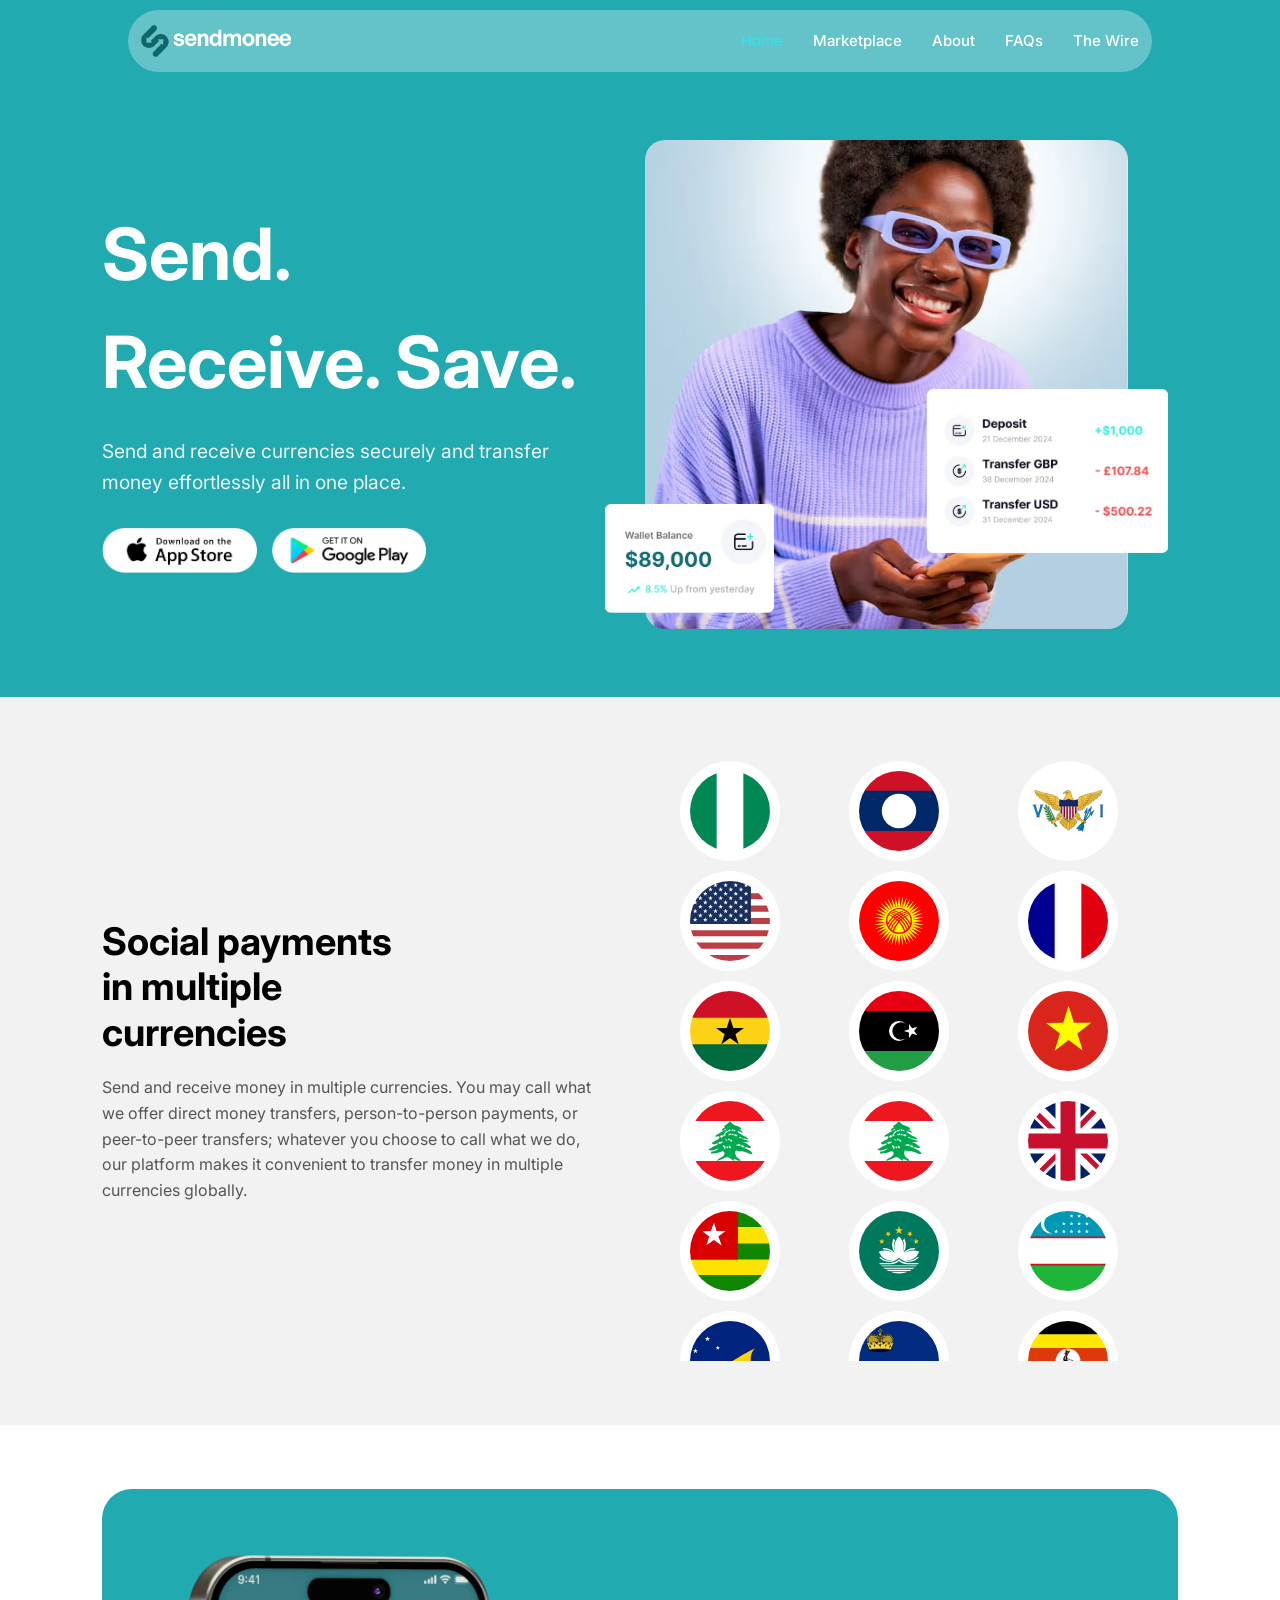
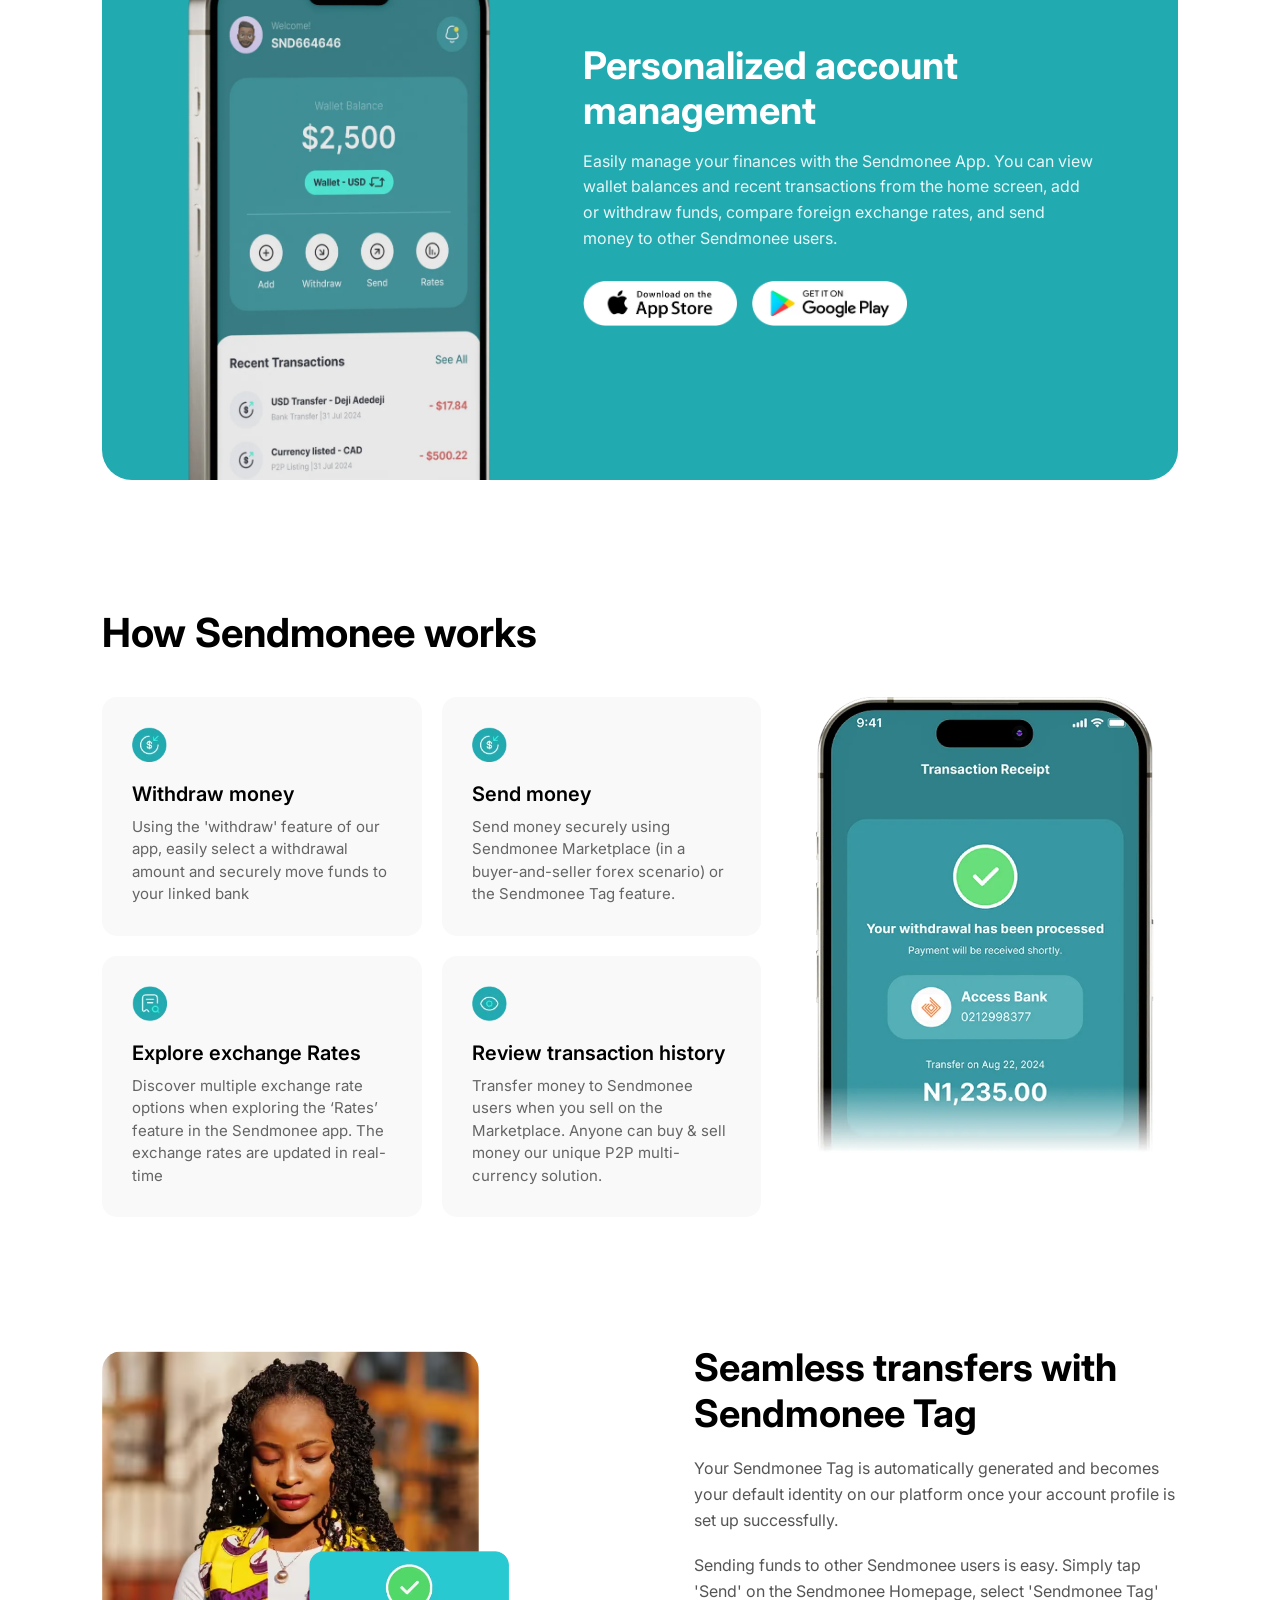
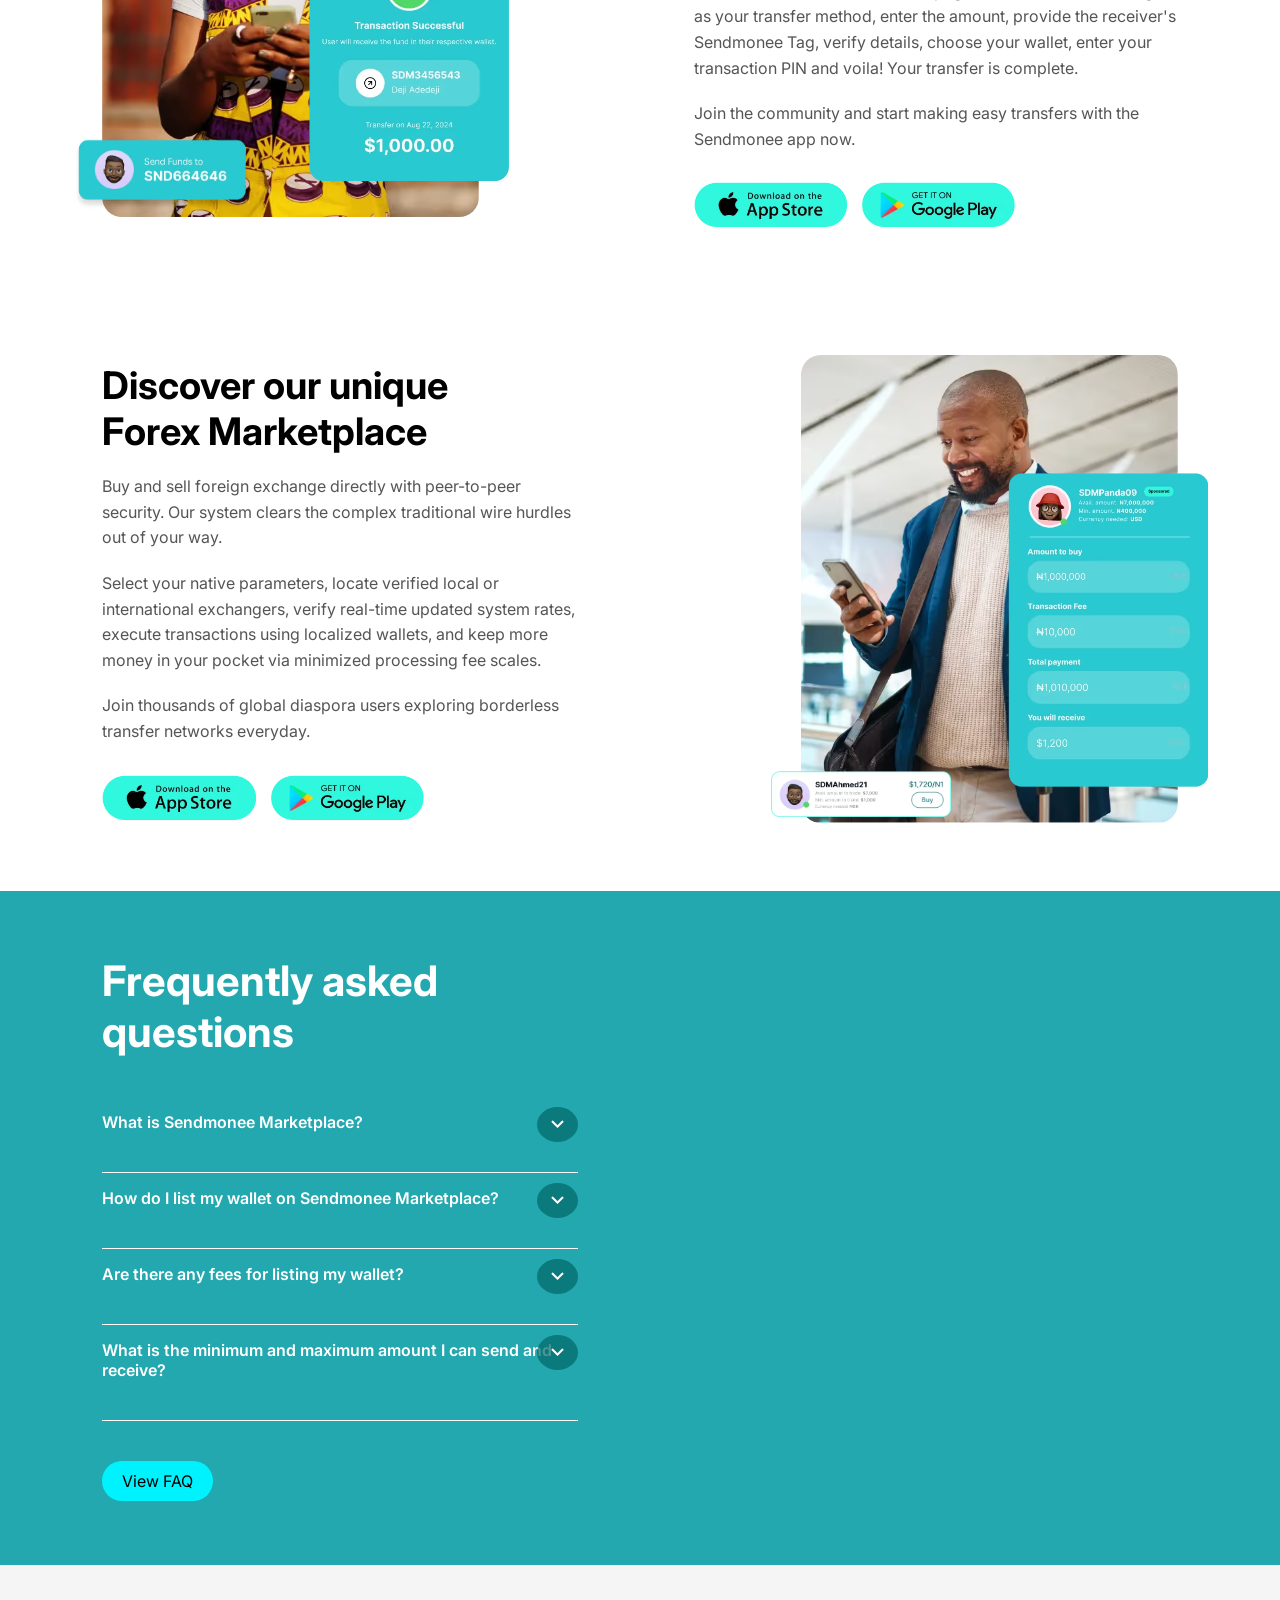
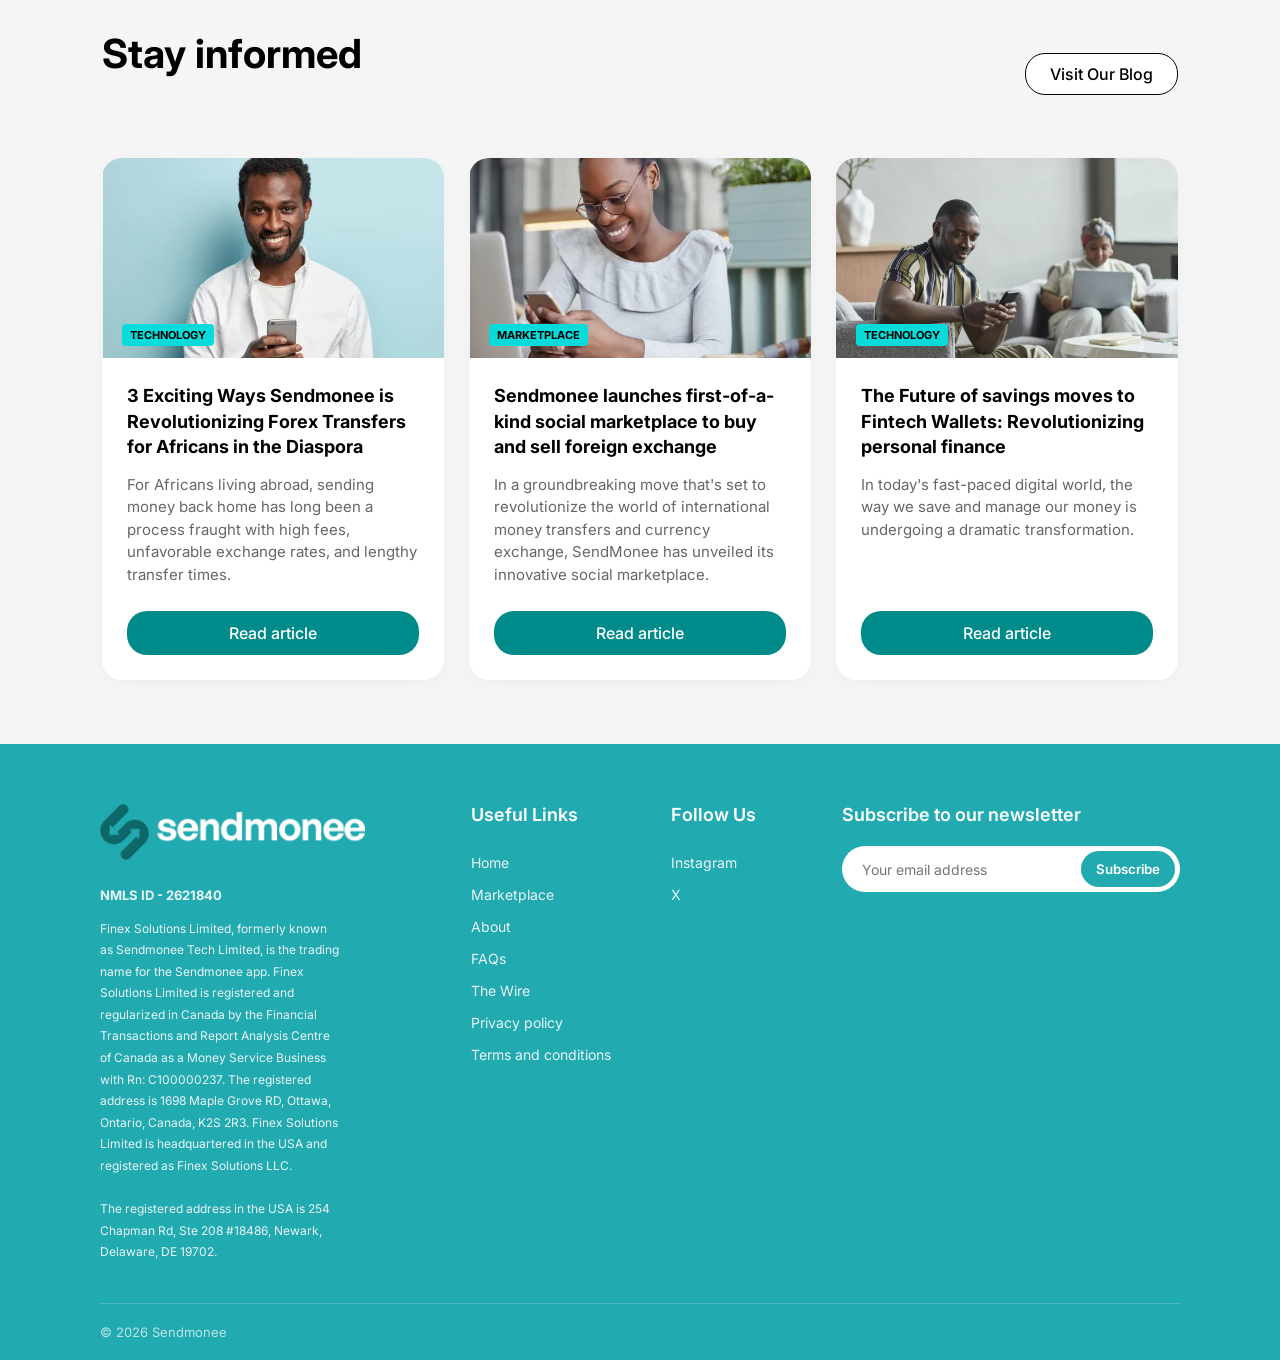
==== commit 51779398: "Add files via upload" ====
--- a/index.html
+++ b/index.html
@@ -3,6 +3,7 @@
 <head>
     <meta charset="UTF-8">
     <meta name="viewport" content="width=device-width, initial-scale=1.0">
+    <title>SendMonee</title>
     <link rel="stylesheet" href="flag-icons-main/css/flag-icons.css">
     <link rel="stylesheet" href="style.css">
     <link rel="stylesheet" href="mobile.css">
--- a/style.css
+++ b/style.css
@@ -427,7 +427,7 @@
 }
 
 .blog-card {
-    flex: 1;
+    flex: 1 1 30%;
     border-radius: 20px;
     overflow: hidden;
     background-color: white;
@@ -448,9 +448,10 @@
     object-fit: cover;
     display: block;
     transition: transform 0.5s ease;
-}
-
-.card-thumb span {
+    background-position: top;
+}
+
+.card-thumb span{
     position: absolute;
     bottom: 12px;
     left: 20px;
@@ -663,6 +664,7 @@
     padding: 5px;
     border-radius: 30px;
     width: 100%;
+    justify-content: space-between;
 }
 
 .sub-news input {
@@ -683,7 +685,6 @@
     color: white;
     font-weight: 600;
     cursor: pointer;
-    width: 35%;
     transition: background-color 0.2s;
 }
 
--- a/mobile.css
+++ b/mobile.css
@@ -91,6 +91,13 @@
 
     .flag{
         height: 500px;
+        
+    }
+
+    .flag-con{
+        width: 100%;
+        justify-content: center;
+
     }
 
     .ejo-container {
@@ -186,6 +193,10 @@
         gap: 30px;
     }
 
+    .container > article{
+        width: 100%;
+    }
+
     footer {
         padding: 40px 24px 20px;
     }
@@ -215,6 +226,20 @@
         text-align: center;
     }
 
+    .mobile-flex> div{
+        width: 100%;
+    }
+
+    .how-cardi{
+        text-align: center;
+        align-items: center;
+    }
+
+    .how-cardi span{
+        margin: 0;
+        margin-right: 0 !important;
+    }
+
     .sucess div{
         overflow-x: scroll;
     }
